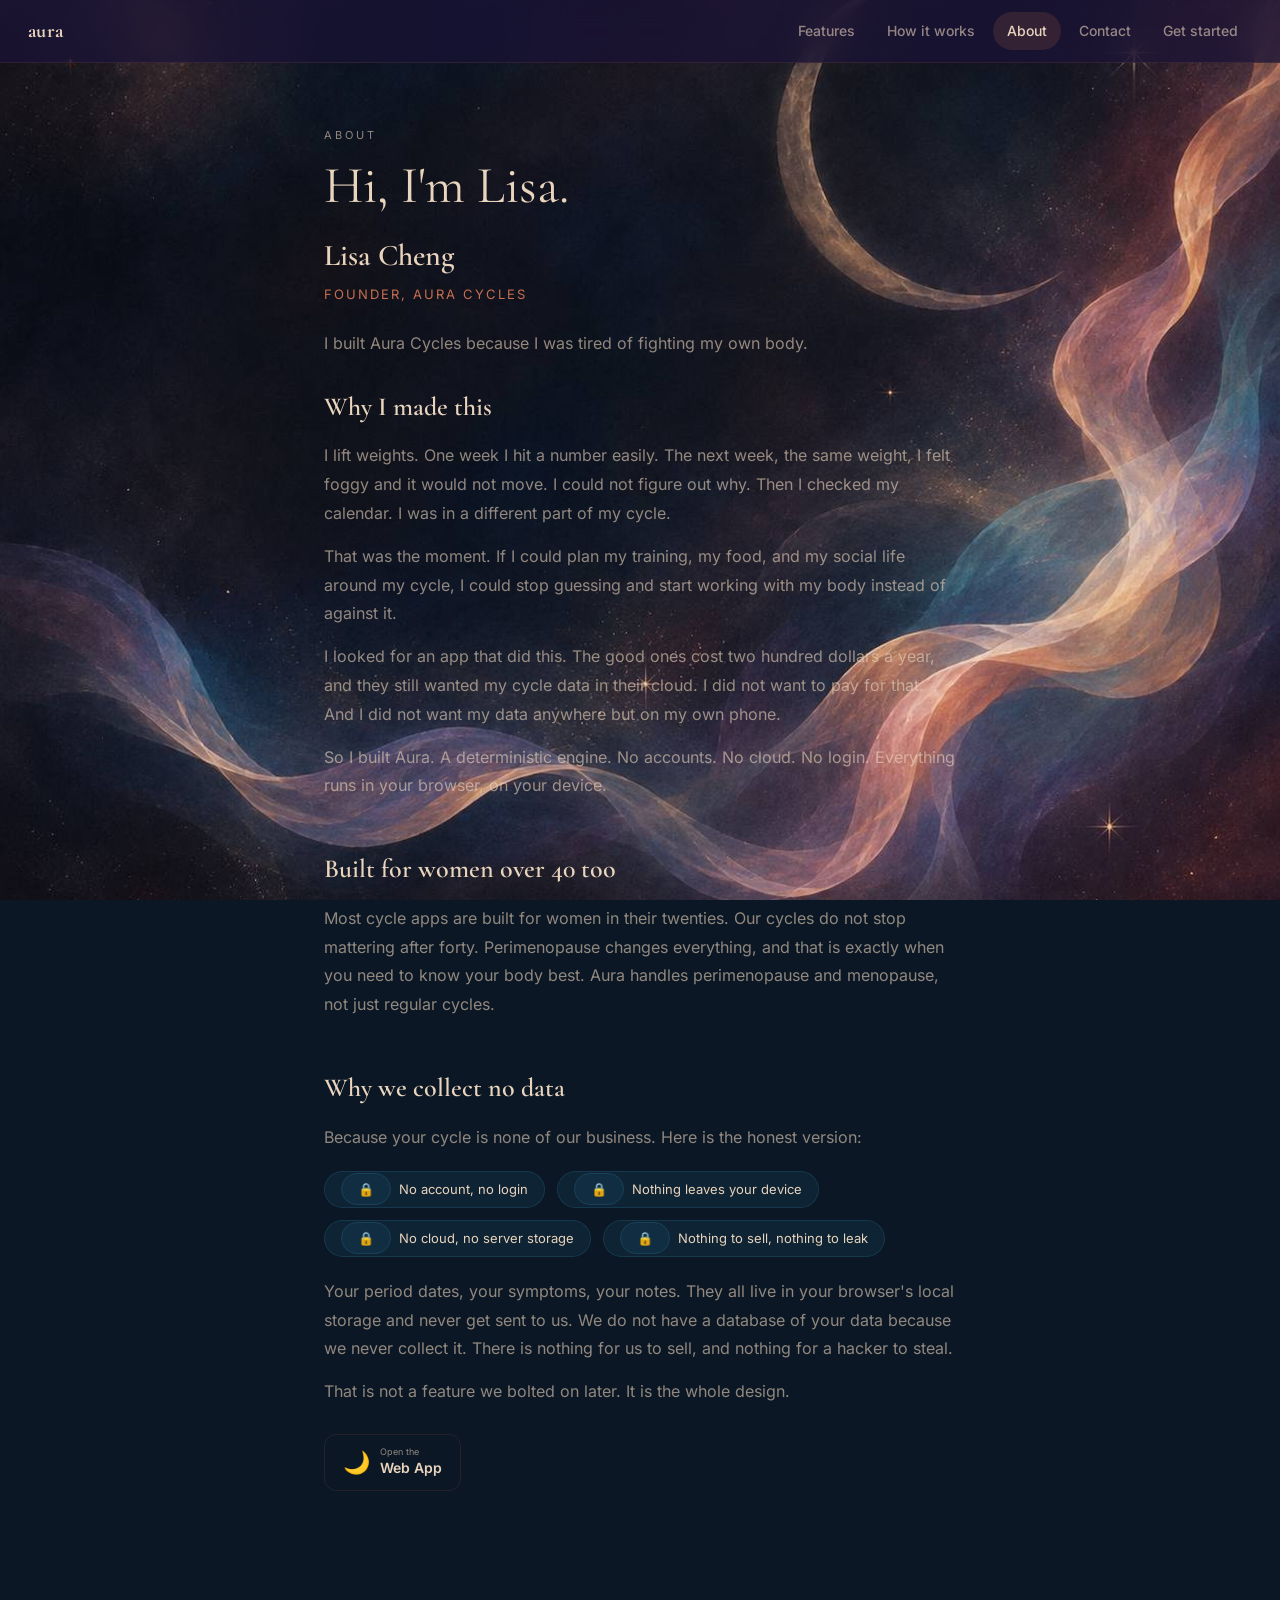
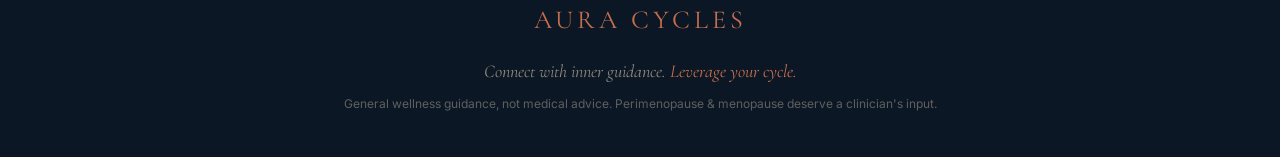
==== static/about.html @ 15d38fc6 "Aura Cycles — deterministic cycle-tracking engine and web app (MIT)" ====
<!DOCTYPE html>
<html lang="en">
<head>
  <meta charset="UTF-8" />
  <meta name="viewport" content="width=device-width, initial-scale=1.0, viewport-fit=cover" />
  <title>About — Aura Cycles</title>
  <meta name="description" content="Why Lisa built Aura Cycles, and why we collect no data. A deterministic, private cycle tracker that lives in your browser." />
  <meta name="theme-color" content="#0B1724" />
  <link rel="manifest" href="/manifest.webmanifest" />
  <link rel="icon" type="image/png" href="/static/icons/icon-192.png" />
  <link rel="apple-touch-icon" href="/static/icons/icon-180.png" />
  <meta name="mobile-web-app-capable" content="yes" />
  <meta name="apple-mobile-web-app-capable" content="yes" />
  <meta name="apple-mobile-web-app-status-bar-style" content="black-translucent" />
  <meta name="apple-mobile-web-app-title" content="Aura Cycles" />
  <link rel="stylesheet" href="/static/fonts/fonts.css" />
  <link rel="stylesheet" href="/static/landing.css" />
  <link rel="stylesheet" href="/static/style.css" />
  <link rel="stylesheet" href="/static/pages.css" />
</head>
<body>

  <nav class="topnav" aria-label="Primary">
    <a class="nav-brand" href="/">aura</a>
    <div class="nav-links nav-landing">
      <a href="/#features">Features</a>
      <a href="/how-it-works">How it works</a>
      <a href="/about" class="active">About</a>
      <a href="/contact">Contact</a>
      <a href="/app">Get started</a>
    </div>
  </nav>

  <main class="page-wrap narrow">
    <div class="page-kicker">About</div>
    <h1 class="page-title">Hi, I'm Lisa.</h1>

    <div class="bio-section">
      <div class="bio-name">Lisa Cheng</div>
      <div class="bio-role">Founder, Aura Cycles</div>
      <p>I built Aura Cycles because I was tired of fighting my own body.</p>
    </div>

    <h2 class="page-h2">Why I made this</h2>
    <div class="bio-section">
      <p>I lift weights. One week I hit a number easily. The next week, the same weight, I felt foggy and it would not move. I could not figure out why. Then I checked my calendar. I was in a different part of my cycle.</p>
      <p>That was the moment. If I could plan my training, my food, and my social life around my cycle, I could stop guessing and start working with my body instead of against it.</p>
      <p>I looked for an app that did this. The good ones cost two hundred dollars a year, and they still wanted my cycle data in their cloud. I did not want to pay for that. And I did not want my data anywhere but on my own phone.</p>
      <p>So I built Aura. A deterministic engine. No accounts. No cloud. No login. Everything runs in your browser, on your device.</p>
    </div>

    <h2 class="page-h2">Built for women over 40 too</h2>
    <div class="bio-section">
      <p>Most cycle apps are built for women in their twenties. Our cycles do not stop mattering after forty. Perimenopause changes everything, and that is exactly when you need to know your body best. Aura handles perimenopause and menopause, not just regular cycles.</p>
    </div>

    <h2 class="page-h2">Why we collect no data</h2>
    <div class="bio-section">
      <p>Because your cycle is none of our business. Here is the honest version:</p>
      <div class="privacy-pill">
        <span><span class="lock">🔒</span> No account, no login</span>
        <span><span class="lock">🔒</span> Nothing leaves your device</span>
        <span><span class="lock">🔒</span> No cloud, no server storage</span>
        <span><span class="lock">🔒</span> Nothing to sell, nothing to leak</span>
      </div>
      <p>Your period dates, your symptoms, your notes. They all live in your browser's local storage and never get sent to us. We do not have a database of your data because we never collect it. There is nothing for us to sell, and nothing for a hacker to steal.</p>
      <p>That is not a feature we bolted on later. It is the whole design.</p>
    </div>

    <div class="store-btns">
      <a href="/app" class="store-btn"><span class="sb-icon">🌙</span><span class="sb-text"><small>Open the</small>Web App</span></a>
    </div>
  </main>

  <footer class="foot">
    <div class="foot-brand">AURA CYCLES</div>
    <div class="motto">Connect with inner guidance. <em>Leverage your cycle.</em></div>
    <div class="disc">General wellness guidance, not medical advice. Perimenopause &amp; menopause deserve a clinician's input.</div>
  </footer>

</body>
</html>
---- static/fonts/fonts.css ----
/* EB Garamond — brand display serif (self-hosted from the logo kit) */
@font-face {
  font-family: 'EB Garamond';
  font-style: normal;
  font-weight: 400;
  font-display: swap;
  src: url(/static/fonts/EBGaramond-Regular.ttf) format('truetype');
}
@font-face {
  font-family: 'EB Garamond';
  font-style: normal;
  font-weight: 700;
  font-display: swap;
  src: url(/static/fonts/EBGaramond-Bold.ttf) format('truetype');
}
@font-face {
  font-family: 'EB Garamond';
  font-style: italic;
  font-weight: 400;
  font-display: swap;
  src: url(/static/fonts/EBGaramond-Italic.ttf) format('truetype');
}

/* cyrillic-ext */
@font-face {
  font-family: 'Cormorant Garamond';
  font-style: italic;
  font-weight: 400;
  font-display: swap;
  src: url(/static/fonts/font-00.woff2) format('woff2');
  unicode-range: U+0460-052F, U+1C80-1C8A, U+20B4, U+2DE0-2DFF, U+A640-A69F, U+FE2E-FE2F;
}
/* cyrillic */
@font-face {
  font-family: 'Cormorant Garamond';
  font-style: italic;
  font-weight: 400;
  font-display: swap;
  src: url(/static/fonts/font-01.woff2) format('woff2');
  unicode-range: U+0301, U+0400-045F, U+0490-0491, U+04B0-04B1, U+2116;
}
/* vietnamese */
@font-face {
  font-family: 'Cormorant Garamond';
  font-style: italic;
  font-weight: 400;
  font-display: swap;
  src: url(/static/fonts/font-02.woff2) format('woff2');
  unicode-range: U+0102-0103, U+0110-0111, U+0128-0129, U+0168-0169, U+01A0-01A1, U+01AF-01B0, U+0300-0301, U+0303-0304, U+0308-0309, U+0323, U+0329, U+1EA0-1EF9, U+20AB;
}
/* latin-ext */
@font-face {
  font-family: 'Cormorant Garamond';
  font-style: italic;
  font-weight: 400;
  font-display: swap;
  src: url(/static/fonts/font-03.woff2) format('woff2');
  unicode-range: U+0100-02BA, U+02BD-02C5, U+02C7-02CC, U+02CE-02D7, U+02DD-02FF, U+0304, U+0308, U+0329, U+1D00-1DBF, U+1E00-1E9F, U+1EF2-1EFF, U+2020, U+20A0-20AB, U+20AD-20C0, U+2113, U+2C60-2C7F, U+A720-A7FF;
}
/* latin */
@font-face {
  font-family: 'Cormorant Garamond';
  font-style: italic;
  font-weight: 400;
  font-display: swap;
  src: url(/static/fonts/font-04.woff2) format('woff2');
  unicode-range: U+0000-00FF, U+0131, U+0152-0153, U+02BB-02BC, U+02C6, U+02DA, U+02DC, U+0304, U+0308, U+0329, U+2000-206F, U+20AC, U+2122, U+2191, U+2193, U+2212, U+2215, U+FEFF, U+FFFD;
}
/* cyrillic-ext */
@font-face {
  font-family: 'Cormorant Garamond';
  font-style: normal;
  font-weight: 400;
  font-display: swap;
  src: url(/static/fonts/font-05.woff2) format('woff2');
  unicode-range: U+0460-052F, U+1C80-1C8A, U+20B4, U+2DE0-2DFF, U+A640-A69F, U+FE2E-FE2F;
}
/* cyrillic */
@font-face {
  font-family: 'Cormorant Garamond';
  font-style: normal;
  font-weight: 400;
  font-display: swap;
  src: url(/static/fonts/font-06.woff2) format('woff2');
  unicode-range: U+0301, U+0400-045F, U+0490-0491, U+04B0-04B1, U+2116;
}
/* vietnamese */
@font-face {
  font-family: 'Cormorant Garamond';
  font-style: normal;
  font-weight: 400;
  font-display: swap;
  src: url(/static/fonts/font-07.woff2) format('woff2');
  unicode-range: U+0102-0103, U+0110-0111, U+0128-0129, U+0168-0169, U+01A0-01A1, U+01AF-01B0, U+0300-0301, U+0303-0304, U+0308-0309, U+0323, U+0329, U+1EA0-1EF9, U+20AB;
}
/* latin-ext */
@font-face {
  font-family: 'Cormorant Garamond';
  font-style: normal;
  font-weight: 400;
  font-display: swap;
  src: url(/static/fonts/font-08.woff2) format('woff2');
  unicode-range: U+0100-02BA, U+02BD-02C5, U+02C7-02CC, U+02CE-02D7, U+02DD-02FF, U+0304, U+0308, U+0329, U+1D00-1DBF, U+1E00-1E9F, U+1EF2-1EFF, U+2020, U+20A0-20AB, U+20AD-20C0, U+2113, U+2C60-2C7F, U+A720-A7FF;
}
/* latin */
@font-face {
  font-family: 'Cormorant Garamond';
  font-style: normal;
  font-weight: 400;
  font-display: swap;
  src: url(/static/fonts/font-09.woff2) format('woff2');
  unicode-range: U+0000-00FF, U+0131, U+0152-0153, U+02BB-02BC, U+02C6, U+02DA, U+02DC, U+0304, U+0308, U+0329, U+2000-206F, U+20AC, U+2122, U+2191, U+2193, U+2212, U+2215, U+FEFF, U+FFFD;
}
/* cyrillic-ext */
@font-face {
  font-family: 'Cormorant Garamond';
  font-style: normal;
  font-weight: 500;
  font-display: swap;
  src: url(/static/fonts/font-05.woff2) format('woff2');
  unicode-range: U+0460-052F, U+1C80-1C8A, U+20B4, U+2DE0-2DFF, U+A640-A69F, U+FE2E-FE2F;
}
/* cyrillic */
@font-face {
  font-family: 'Cormorant Garamond';
  font-style: normal;
  font-weight: 500;
  font-display: swap;
  src: url(/static/fonts/font-06.woff2) format('woff2');
  unicode-range: U+0301, U+0400-045F, U+0490-0491, U+04B0-04B1, U+2116;
}
/* vietnamese */
@font-face {
  font-family: 'Cormorant Garamond';
  font-style: normal;
  font-weight: 500;
  font-display: swap;
  src: url(/static/fonts/font-07.woff2) format('woff2');
  unicode-range: U+0102-0103, U+0110-0111, U+0128-0129, U+0168-0169, U+01A0-01A1, U+01AF-01B0, U+0300-0301, U+0303-0304, U+0308-0309, U+0323, U+0329, U+1EA0-1EF9, U+20AB;
}
/* latin-ext */
@font-face {
  font-family: 'Cormorant Garamond';
  font-style: normal;
  font-weight: 500;
  font-display: swap;
  src: url(/static/fonts/font-08.woff2) format('woff2');
  unicode-range: U+0100-02BA, U+02BD-02C5, U+02C7-02CC, U+02CE-02D7, U+02DD-02FF, U+0304, U+0308, U+0329, U+1D00-1DBF, U+1E00-1E9F, U+1EF2-1EFF, U+2020, U+20A0-20AB, U+20AD-20C0, U+2113, U+2C60-2C7F, U+A720-A7FF;
}
/* latin */
@font-face {
  font-family: 'Cormorant Garamond';
  font-style: normal;
  font-weight: 500;
  font-display: swap;
  src: url(/static/fonts/font-09.woff2) format('woff2');
  unicode-range: U+0000-00FF, U+0131, U+0152-0153, U+02BB-02BC, U+02C6, U+02DA, U+02DC, U+0304, U+0308, U+0329, U+2000-206F, U+20AC, U+2122, U+2191, U+2193, U+2212, U+2215, U+FEFF, U+FFFD;
}
/* cyrillic-ext */
@font-face {
  font-family: 'Cormorant Garamond';
  font-style: normal;
  font-weight: 600;
  font-display: swap;
  src: url(/static/fonts/font-05.woff2) format('woff2');
  unicode-range: U+0460-052F, U+1C80-1C8A, U+20B4, U+2DE0-2DFF, U+A640-A69F, U+FE2E-FE2F;
}
/* cyrillic */
@font-face {
  font-family: 'Cormorant Garamond';
  font-style: normal;
  font-weight: 600;
  font-display: swap;
  src: url(/static/fonts/font-06.woff2) format('woff2');
  unicode-range: U+0301, U+0400-045F, U+0490-0491, U+04B0-04B1, U+2116;
}
/* vietnamese */
@font-face {
  font-family: 'Cormorant Garamond';
  font-style: normal;
  font-weight: 600;
  font-display: swap;
  src: url(/static/fonts/font-07.woff2) format('woff2');
  unicode-range: U+0102-0103, U+0110-0111, U+0128-0129, U+0168-0169, U+01A0-01A1, U+01AF-01B0, U+0300-0301, U+0303-0304, U+0308-0309, U+0323, U+0329, U+1EA0-1EF9, U+20AB;
}
/* latin-ext */
@font-face {
  font-family: 'Cormorant Garamond';
  font-style: normal;
  font-weight: 600;
  font-display: swap;
  src: url(/static/fonts/font-08.woff2) format('woff2');
  unicode-range: U+0100-02BA, U+02BD-02C5, U+02C7-02CC, U+02CE-02D7, U+02DD-02FF, U+0304, U+0308, U+0329, U+1D00-1DBF, U+1E00-1E9F, U+1EF2-1EFF, U+2020, U+20A0-20AB, U+20AD-20C0, U+2113, U+2C60-2C7F, U+A720-A7FF;
}
/* latin */
@font-face {
  font-family: 'Cormorant Garamond';
  font-style: normal;
  font-weight: 600;
  font-display: swap;
  src: url(/static/fonts/font-09.woff2) format('woff2');
  unicode-range: U+0000-00FF, U+0131, U+0152-0153, U+02BB-02BC, U+02C6, U+02DA, U+02DC, U+0304, U+0308, U+0329, U+2000-206F, U+20AC, U+2122, U+2191, U+2193, U+2212, U+2215, U+FEFF, U+FFFD;
}
/* cyrillic-ext */
@font-face {
  font-family: 'Cormorant Garamond';
  font-style: normal;
  font-weight: 700;
  font-display: swap;
  src: url(/static/fonts/font-05.woff2) format('woff2');
  unicode-range: U+0460-052F, U+1C80-1C8A, U+20B4, U+2DE0-2DFF, U+A640-A69F, U+FE2E-FE2F;
}
/* cyrillic */
@font-face {
  font-family: 'Cormorant Garamond';
  font-style: normal;
  font-weight: 700;
  font-display: swap;
  src: url(/static/fonts/font-06.woff2) format('woff2');
  unicode-range: U+0301, U+0400-045F, U+0490-0491, U+04B0-04B1, U+2116;
}
/* vietnamese */
@font-face {
  font-family: 'Cormorant Garamond';
  font-style: normal;
  font-weight: 700;
  font-display: swap;
  src: url(/static/fonts/font-07.woff2) format('woff2');
  unicode-range: U+0102-0103, U+0110-0111, U+0128-0129, U+0168-0169, U+01A0-01A1, U+01AF-01B0, U+0300-0301, U+0303-0304, U+0308-0309, U+0323, U+0329, U+1EA0-1EF9, U+20AB;
}
/* latin-ext */
@font-face {
  font-family: 'Cormorant Garamond';
  font-style: normal;
  font-weight: 700;
  font-display: swap;
  src: url(/static/fonts/font-08.woff2) format('woff2');
  unicode-range: U+0100-02BA, U+02BD-02C5, U+02C7-02CC, U+02CE-02D7, U+02DD-02FF, U+0304, U+0308, U+0329, U+1D00-1DBF, U+1E00-1E9F, U+1EF2-1EFF, U+2020, U+20A0-20AB, U+20AD-20C0, U+2113, U+2C60-2C7F, U+A720-A7FF;
}
/* latin */
@font-face {
  font-family: 'Cormorant Garamond';
  font-style: normal;
  font-weight: 700;
  font-display: swap;
  src: url(/static/fonts/font-09.woff2) format('woff2');
  unicode-range: U+0000-00FF, U+0131, U+0152-0153, U+02BB-02BC, U+02C6, U+02DA, U+02DC, U+0304, U+0308, U+0329, U+2000-206F, U+20AC, U+2122, U+2191, U+2193, U+2212, U+2215, U+FEFF, U+FFFD;
}
/* cyrillic-ext */
@font-face {
  font-family: 'Inter';
  font-style: normal;
  font-weight: 400;
  font-display: swap;
  src: url(/static/fonts/font-25.woff2) format('woff2');
  unicode-range: U+0460-052F, U+1C80-1C8A, U+20B4, U+2DE0-2DFF, U+A640-A69F, U+FE2E-FE2F;
}
/* cyrillic */
@font-face {
  font-family: 'Inter';
  font-style: normal;
  font-weight: 400;
  font-display: swap;
  src: url(/static/fonts/font-26.woff2) format('woff2');
  unicode-range: U+0301, U+0400-045F, U+0490-0491, U+04B0-04B1, U+2116;
}
/* greek-ext */
@font-face {
  font-family: 'Inter';
  font-style: normal;
  font-weight: 400;
  font-display: swap;
  src: url(/static/fonts/font-27.woff2) format('woff2');
  unicode-range: U+1F00-1FFF;
}
/* greek */
@font-face {
  font-family: 'Inter';
  font-style: normal;
  font-weight: 400;
  font-display: swap;
  src: url(/static/fonts/font-28.woff2) format('woff2');
  unicode-range: U+0370-0377, U+037A-037F, U+0384-038A, U+038C, U+038E-03A1, U+03A3-03FF;
}
/* vietnamese */
@font-face {
  font-family: 'Inter';
  font-style: normal;
  font-weight: 400;
  font-display: swap;
  src: url(/static/fonts/font-29.woff2) format('woff2');
  unicode-range: U+0102-0103, U+0110-0111, U+0128-0129, U+0168-0169, U+01A0-01A1, U+01AF-01B0, U+0300-0301, U+0303-0304, U+0308-0309, U+0323, U+0329, U+1EA0-1EF9, U+20AB;
}
/* latin-ext */
@font-face {
  font-family: 'Inter';
  font-style: normal;
  font-weight: 400;
  font-display: swap;
  src: url(/static/fonts/font-30.woff2) format('woff2');
  unicode-range: U+0100-02BA, U+02BD-02C5, U+02C7-02CC, U+02CE-02D7, U+02DD-02FF, U+0304, U+0308, U+0329, U+1D00-1DBF, U+1E00-1E9F, U+1EF2-1EFF, U+2020, U+20A0-20AB, U+20AD-20C0, U+2113, U+2C60-2C7F, U+A720-A7FF;
}
/* latin */
@font-face {
  font-family: 'Inter';
  font-style: normal;
  font-weight: 400;
  font-display: swap;
  src: url(/static/fonts/font-31.woff2) format('woff2');
  unicode-range: U+0000-00FF, U+0131, U+0152-0153, U+02BB-02BC, U+02C6, U+02DA, U+02DC, U+0304, U+0308, U+0329, U+2000-206F, U+20AC, U+2122, U+2191, U+2193, U+2212, U+2215, U+FEFF, U+FFFD;
}
/* cyrillic-ext */
@font-face {
  font-family: 'Inter';
  font-style: normal;
  font-weight: 500;
  font-display: swap;
  src: url(/static/fonts/font-25.woff2) format('woff2');
  unicode-range: U+0460-052F, U+1C80-1C8A, U+20B4, U+2DE0-2DFF, U+A640-A69F, U+FE2E-FE2F;
}
/* cyrillic */
@font-face {
  font-family: 'Inter';
  font-style: normal;
  font-weight: 500;
  font-display: swap;
  src: url(/static/fonts/font-26.woff2) format('woff2');
  unicode-range: U+0301, U+0400-045F, U+0490-0491, U+04B0-04B1, U+2116;
}
/* greek-ext */
@font-face {
  font-family: 'Inter';
  font-style: normal;
  font-weight: 500;
  font-display: swap;
  src: url(/static/fonts/font-27.woff2) format('woff2');
  unicode-range: U+1F00-1FFF;
}
/* greek */
@font-face {
  font-family: 'Inter';
  font-style: normal;
  font-weight: 500;
  font-display: swap;
  src: url(/static/fonts/font-28.woff2) format('woff2');
  unicode-range: U+0370-0377, U+037A-037F, U+0384-038A, U+038C, U+038E-03A1, U+03A3-03FF;
}
/* vietnamese */
@font-face {
  font-family: 'Inter';
  font-style: normal;
  font-weight: 500;
  font-display: swap;
  src: url(/static/fonts/font-29.woff2) format('woff2');
  unicode-range: U+0102-0103, U+0110-0111, U+0128-0129, U+0168-0169, U+01A0-01A1, U+01AF-01B0, U+0300-0301, U+0303-0304, U+0308-0309, U+0323, U+0329, U+1EA0-1EF9, U+20AB;
}
/* latin-ext */
@font-face {
  font-family: 'Inter';
  font-style: normal;
  font-weight: 500;
  font-display: swap;
  src: url(/static/fonts/font-30.woff2) format('woff2');
  unicode-range: U+0100-02BA, U+02BD-02C5, U+02C7-02CC, U+02CE-02D7, U+02DD-02FF, U+0304, U+0308, U+0329, U+1D00-1DBF, U+1E00-1E9F, U+1EF2-1EFF, U+2020, U+20A0-20AB, U+20AD-20C0, U+2113, U+2C60-2C7F, U+A720-A7FF;
}
/* latin */
@font-face {
  font-family: 'Inter';
  font-style: normal;
  font-weight: 500;
  font-display: swap;
  src: url(/static/fonts/font-31.woff2) format('woff2');
  unicode-range: U+0000-00FF, U+0131, U+0152-0153, U+02BB-02BC, U+02C6, U+02DA, U+02DC, U+0304, U+0308, U+0329, U+2000-206F, U+20AC, U+2122, U+2191, U+2193, U+2212, U+2215, U+FEFF, U+FFFD;
}
/* cyrillic-ext */
@font-face {
  font-family: 'Inter';
  font-style: normal;
  font-weight: 600;
  font-display: swap;
  src: url(/static/fonts/font-25.woff2) format('woff2');
  unicode-range: U+0460-052F, U+1C80-1C8A, U+20B4, U+2DE0-2DFF, U+A640-A69F, U+FE2E-FE2F;
}
/* cyrillic */
@font-face {
  font-family: 'Inter';
  font-style: normal;
  font-weight: 600;
  font-display: swap;
  src: url(/static/fonts/font-26.woff2) format('woff2');
  unicode-range: U+0301, U+0400-045F, U+0490-0491, U+04B0-04B1, U+2116;
}
/* greek-ext */
@font-face {
  font-family: 'Inter';
  font-style: normal;
  font-weight: 600;
  font-display: swap;
  src: url(/static/fonts/font-27.woff2) format('woff2');
  unicode-range: U+1F00-1FFF;
}
/* greek */
@font-face {
  font-family: 'Inter';
  font-style: normal;
  font-weight: 600;
  font-display: swap;
  src: url(/static/fonts/font-28.woff2) format('woff2');
  unicode-range: U+0370-0377, U+037A-037F, U+0384-038A, U+038C, U+038E-03A1, U+03A3-03FF;
}
/* vietnamese */
@font-face {
  font-family: 'Inter';
  font-style: normal;
  font-weight: 600;
  font-display: swap;
  src: url(/static/fonts/font-29.woff2) format('woff2');
  unicode-range: U+0102-0103, U+0110-0111, U+0128-0129, U+0168-0169, U+01A0-01A1, U+01AF-01B0, U+0300-0301, U+0303-0304, U+0308-0309, U+0323, U+0329, U+1EA0-1EF9, U+20AB;
}
/* latin-ext */
@font-face {
  font-family: 'Inter';
  font-style: normal;
  font-weight: 600;
  font-display: swap;
  src: url(/static/fonts/font-30.woff2) format('woff2');
  unicode-range: U+0100-02BA, U+02BD-02C5, U+02C7-02CC, U+02CE-02D7, U+02DD-02FF, U+0304, U+0308, U+0329, U+1D00-1DBF, U+1E00-1E9F, U+1EF2-1EFF, U+2020, U+20A0-20AB, U+20AD-20C0, U+2113, U+2C60-2C7F, U+A720-A7FF;
}
/* latin */
@font-face {
  font-family: 'Inter';
  font-style: normal;
  font-weight: 600;
  font-display: swap;
  src: url(/static/fonts/font-31.woff2) format('woff2');
  unicode-range: U+0000-00FF, U+0131, U+0152-0153, U+02BB-02BC, U+02C6, U+02DA, U+02DC, U+0304, U+0308, U+0329, U+2000-206F, U+20AC, U+2122, U+2191, U+2193, U+2212, U+2215, U+FEFF, U+FFFD;
}
/* cyrillic-ext */
@font-face {
  font-family: 'Inter';
  font-style: normal;
  font-weight: 700;
  font-display: swap;
  src: url(/static/fonts/font-25.woff2) format('woff2');
  unicode-range: U+0460-052F, U+1C80-1C8A, U+20B4, U+2DE0-2DFF, U+A640-A69F, U+FE2E-FE2F;
}
/* cyrillic */
@font-face {
  font-family: 'Inter';
  font-style: normal;
  font-weight: 700;
  font-display: swap;
  src: url(/static/fonts/font-26.woff2) format('woff2');
  unicode-range: U+0301, U+0400-045F, U+0490-0491, U+04B0-04B1, U+2116;
}
/* greek-ext */
@font-face {
  font-family: 'Inter';
  font-style: normal;
  font-weight: 700;
  font-display: swap;
  src: url(/static/fonts/font-27.woff2) format('woff2');
  unicode-range: U+1F00-1FFF;
}
/* greek */
@font-face {
  font-family: 'Inter';
  font-style: normal;
  font-weight: 700;
  font-display: swap;
  src: url(/static/fonts/font-28.woff2) format('woff2');
  unicode-range: U+0370-0377, U+037A-037F, U+0384-038A, U+038C, U+038E-03A1, U+03A3-03FF;
}
/* vietnamese */
@font-face {
  font-family: 'Inter';
  font-style: normal;
  font-weight: 700;
  font-display: swap;
  src: url(/static/fonts/font-29.woff2) format('woff2');
  unicode-range: U+0102-0103, U+0110-0111, U+0128-0129, U+0168-0169, U+01A0-01A1, U+01AF-01B0, U+0300-0301, U+0303-0304, U+0308-0309, U+0323, U+0329, U+1EA0-1EF9, U+20AB;
}
/* latin-ext */
@font-face {
  font-family: 'Inter';
  font-style: normal;
  font-weight: 700;
  font-display: swap;
  src: url(/static/fonts/font-30.woff2) format('woff2');
  unicode-range: U+0100-02BA, U+02BD-02C5, U+02C7-02CC, U+02CE-02D7, U+02DD-02FF, U+0304, U+0308, U+0329, U+1D00-1DBF, U+1E00-1E9F, U+1EF2-1EFF, U+2020, U+20A0-20AB, U+20AD-20C0, U+2113, U+2C60-2C7F, U+A720-A7FF;
}
/* latin */
@font-face {
  font-family: 'Inter';
  font-style: normal;
  font-weight: 700;
  font-display: swap;
  src: url(/static/fonts/font-31.woff2) format('woff2');
  unicode-range: U+0000-00FF, U+0131, U+0152-0153, U+02BB-02BC, U+02C6, U+02DA, U+02DC, U+0304, U+0308, U+0329, U+2000-206F, U+20AC, U+2122, U+2191, U+2193, U+2212, U+2215, U+FEFF, U+FFFD;
}
---- static/landing.css ----
/* ============================================================
   Aura Cycles — landing page styles (v3)
   ============================================================ */

/* ---------- landing hero ---------- */
.hero-split { display: flex; align-items: center; gap: 48px; max-width: 1160px; margin: 0 auto; padding: 80px 32px 60px; position: relative; z-index: 2; }
/* hero illustration — painterly figure, right side */
.hero-illustration {
  position: absolute; right: 0; top: 50%; transform: translateY(-50%);
  width: 45%; max-width: 600px; height: 100%; min-height: 500px;
  background: url('/static/img/hero-illustration.png') no-repeat right center / contain;
  opacity: 0.55; pointer-events: none; z-index: 1;
}
@media (max-width: 768px) {
  .hero-illustration { display: none; }
}
.hero-text { flex: 1; }
.hero-kicker { font-size: 10px; letter-spacing: 3px; text-transform: uppercase; color: var(--muted); margin-bottom: 16px; }
.hero-text h1 { font-family: var(--serif); font-size: clamp(36px, 7vw, 64px); font-weight: 400; color: var(--cream); line-height: 1.12; margin: 0 0 20px; }
.hero-text h1 em { font-style: italic; color: var(--accent); }
.hero-desc { color: var(--muted); font-size: 16px; line-height: 1.7; max-width: 520px; margin-bottom: 28px; }
.hero-desc strong { color: var(--ink); }
.hero-btns { display: flex; gap: 14px; flex-wrap: wrap; align-items: center; }
.hero-btns .cta { width: auto; padding: 14px 28px; }
.cta-outline { display: inline-block; padding: 13px 28px; border: 1.5px solid var(--line); border-radius: 14px; color: var(--muted); font-size: 15px; font-weight: 600; text-decoration: none; transition: all 0.15s; }
.cta-outline:hover { border-color: var(--accent); color: var(--ink); }

/* phone mockup */
.hero-phone { flex: 0 0 320px; }
.phone-frame { width: 260px; margin: 0 auto; background: #0a0e1c; border-radius: 32px; padding: 12px 8px; box-shadow: 0 20px 60px rgba(0,0,0,0.5), 0 0 0 2px rgba(197,111,79,0.25); position: relative; }
.phone-frame.small { width: 220px; padding: 8px 6px; border-radius: 24px; }
.phone-notch { width: 60px; height: 6px; background: #1a1f2e; border-radius: 999px; margin: 0 auto 10px; }
.phone-screen { border-radius: 20px; overflow: hidden; background: radial-gradient(ellipse at 50% 30%, #1a2240, #0a0e1c); padding: 12px 10px; min-height: 360px; display: flex; flex-direction: column; gap: 10px; }
.phone-frame.small .phone-screen { border-radius: 16px; padding: 10px 8px; min-height: 280px; }

/* Today view mock */
.app-mock { padding: 10px; gap: 8px; }
.mock-banner { background: var(--grad-banner); border-radius: 14px; padding: 14px 12px; color: var(--ink); }
.mock-emoji { font-size: 26px; display: block; margin-bottom: 4px; }
.mock-title { font-family: var(--serif); font-size: 20px; font-weight: 600; line-height: 1.1; }
.mock-blurb { font-size: 10px; opacity: 0.94; margin-top: 4px; line-height: 1.4; }
.mock-affirm { margin-top: 8px; font-family: var(--serif); font-style: italic; font-size: 11px; color: var(--peach); }
.mock-facts { display: flex; gap: 6px; }
.mock-fact { flex: 1; background: var(--card); border-radius: 8px; padding: 8px 4px; text-align: center; }
.mock-fact span { display: block; font-size: 8px; color: var(--muted); text-transform: uppercase; letter-spacing: 0.5px; }
.mock-fact strong { font-size: 15px; font-weight: 700; color: var(--ink); }
.mock-rec { background: var(--card); border-radius: 10px; padding: 9px 10px; }
.mock-rec-head { font-family: var(--serif); font-size: 12px; font-weight: 600; color: var(--ink); margin-bottom: 2px; }
.mock-rec-body { font-size: 9.5px; color: var(--muted); line-height: 1.4; }
.mock-tabbar { margin-top: auto; display: flex; justify-content: space-around; border-top: 1px solid var(--line); padding-top: 7px; font-size: 8px; color: var(--muted-2); }
.mock-tabbar span.on { color: var(--accent); }

/* Calendar view mock */
.cal-screen { padding: 10px; gap: 8px; }
.mock-cal-hero { text-align: center; }
.mock-cal-hero-icon { font-size: 22px; }
.mock-cal-hero-title { font-family: var(--serif); font-size: 16px; font-weight: 600; color: var(--accent); }
.mock-cal-hero-desc { font-family: var(--serif); font-style: italic; font-size: 10px; color: var(--muted-2); }
.mock-legend { display: flex; flex-wrap: wrap; justify-content: center; gap: 2px 6px; font-size: 7.5px; color: var(--muted); line-height: 1.7; }
.mock-swatch { display: inline-block; width: 8px; height: 8px; border-radius: 2px; vertical-align: -1px; margin-right: 2px; }
.mock-sep { color: var(--muted-2); }
.mock-month-label { font-size: 9px; color: var(--muted); text-transform: uppercase; letter-spacing: 1.5px; text-align: center; }
.mock-weekdays, .mock-grid { display: grid; grid-template-columns: repeat(7, 1fr); gap: 2px; }
.mock-weekdays span { font-size: 8px; color: var(--muted-2); text-align: center; }
.mock-day { aspect-ratio: 1/1.05; border-radius: 5px; display: flex; flex-direction: column; align-items: center; justify-content: center; }
.mock-day .md-num { font-size: 9px; font-weight: 700; color: var(--ink); text-shadow: 0 1px 3px rgba(0,0,0,0.5); line-height: 1; }
.mock-day .md-cd { font-size: 7px; color: var(--ink); opacity: 0.75; line-height: 1; }
.mock-day.blank { background: transparent; }
.mock-day.today { outline: 1.5px solid var(--cream); outline-offset: -1.5px; }
.mock-day.start { position: relative; }
.mock-day.start::after { content: ""; position: absolute; bottom: 2px; width: 3px; height: 3px; border-radius: 50%; background: var(--cream); }

/* ---------- features section ---------- */
.features { max-width: 1100px; margin: 0 auto; padding: 80px 32px 60px; }
.section-title { font-family: var(--serif); font-size: clamp(28px, 5vw, 42px); font-weight: 400; color: var(--cream); text-align: center; margin: 0 0 48px; }
.section-title em { font-style: italic; color: var(--accent); }
.feature-grid { display: grid; grid-template-columns: repeat(auto-fit, minmax(180px, 1fr)); gap: 24px; }
.feat { text-align: center; padding: 24px 16px; }
.feat-icon { font-size: 36px; margin-bottom: 14px; }
.feat h3 { font-family: var(--sans); font-size: 12px; letter-spacing: 2px; color: var(--accent); margin: 0 0 10px; }
.feat p { font-size: 14px; color: var(--muted); line-height: 1.6; margin: 0; }
.feat p em { color: var(--cream); font-style: italic; }
.stretch-list { list-style: none; margin: 6px 0 0; padding: 0; text-align: left; }
.stretch-list li { font-size: 14px; color: var(--muted); line-height: 1.7; }
.stretch-list li strong { color: var(--cream); font-family: var(--sans); letter-spacing: 0.5px; }
.stretch-table { width: 100%; border-collapse: collapse; margin-top: 8px; font-size: 13px; }
.stretch-table th, .stretch-table td { text-align: left; padding: 7px 8px; border-bottom: 1px solid rgba(233, 212, 189, 0.12); color: var(--muted); }
.stretch-table th { font-family: var(--sans); font-size: 10px; letter-spacing: 1.5px; text-transform: uppercase; color: var(--accent); border-bottom: 1px solid rgba(233, 212, 189, 0.22); }
.stretch-table td:first-child { color: var(--cream); font-weight: 600; }

/* ---------- showcase / manifesto ---------- */
.showcase { max-width: 1160px; margin: 0 auto; padding: 60px 32px 80px; }
.showcase-split { display: flex; gap: 60px; align-items: flex-start; }
.showcase-left { flex: 1; }
blockquote { font-family: var(--serif); font-size: clamp(24px, 4vw, 36px); font-weight: 400; color: var(--cream); font-style: italic; margin: 0 0 36px; position: relative; }
blockquote::before { content: ""; color: var(--accent); font-size: 80px; line-height: 0; position: absolute; top: 0; left: -8px; }
.showcase-phone { margin-bottom: 24px; }

.showcase-right { flex: 1; }
.showcase-header { font-size: 10px; letter-spacing: 3px; color: var(--accent); margin-bottom: 12px; }
.showcase-right h2 { font-family: var(--serif); font-size: clamp(24px, 4vw, 34px); font-weight: 400; color: var(--cream); line-height: 1.2; margin: 0 0 16px; }
.showcase-right h2 em { font-style: italic; color: var(--accent); }
.showcase-right p { font-size: 15px; color: var(--muted); line-height: 1.7; margin-bottom: 28px; }

.store-btns { display: flex; gap: 12px; flex-wrap: wrap; margin-bottom: 28px; }
.store-btn { display: inline-flex; align-items: center; gap: 10px; padding: 10px 18px; border: 1.5px solid var(--line); border-radius: 12px; color: var(--cream); text-decoration: none; font-size: 14px; font-weight: 600; transition: all 0.15s; }
.store-btn:hover { border-color: var(--accent); background: rgba(197,111,79,0.08); }
button.store-btn { background: transparent; cursor: pointer; font-family: inherit; }
.install-hint { font-size: 12px; color: var(--muted-2); line-height: 1.5; margin: -16px 0 28px; }
.sb-icon { font-size: 22px; }
.sb-text small { display: block; font-size: 9px; color: var(--muted); font-weight: 400; line-height: 1.3; }

.privacy-box { display: flex; gap: 14px; align-items: flex-start; background: rgba(11,23,36,0.5); border: 1px solid rgba(197,111,79,0.12); border-radius: 14px; padding: 16px; }
.pb-icon { font-size: 28px; flex-shrink: 0; }
.pb-text { font-size: 13px; color: var(--muted); line-height: 1.6; }
.pb-text strong { color: var(--ink); }

/* ---------- footer ---------- */
.foot { text-align: center; padding: 60px 24px 40px; position: relative; z-index: 1; }
.foot-brand { font-family: var(--serif); font-size: 26px; letter-spacing: 4px; color: var(--accent); margin-bottom: 16px; text-transform: uppercase; }
.motto { font-family: var(--serif); font-size: clamp(18px, 3vw, 24px); font-style: italic; color: var(--cream); margin-bottom: 20px; }
.motto em { color: var(--accent); }
.foot-links { display: flex; justify-content: center; gap: 24px; margin-bottom: 20px; color: var(--muted); font-size: 13px; }
.foot-links span { cursor: pointer; transition: color 0.15s; }
.foot-links span:hover { color: var(--accent); }
.coming-soon { display: flex; flex-direction: column; align-items: center; gap: 8px; margin-bottom: 24px; }
.cs-badge { display: inline-flex; align-items: center; gap: 8px; padding: 10px 20px; border: 1.5px solid var(--line); border-radius: 12px; color: var(--muted); font-size: 14px; font-weight: 600; background: rgba(11,23,36,0.4); }
.cs-badge strong { color: var(--cream); font-weight: 600; }
.cs-apple { display: inline-block; width: 16px; height: 16px; background: var(--cream); -webkit-mask: url('data:image/svg+xml;utf8,<svg xmlns="http://www.w3.org/2000/svg" viewBox="0 0 24 24"><path d="M17.05 20.28c-.98.95-2.05.8-3.08.35-1.09-.46-2.09-.48-3.24 0-1.44.62-2.2.44-3.06-.35C2.79 15.25 3.51 7.59 9.05 7.31c1.35.07 2.29.74 3.08.8 1.18-.24 2.31-.93 3.57-.84 1.51.12 2.65.72 3.4 1.8-3.12 1.87-2.38 5.98.48 7.13-.57 1.5-1.31 2.99-2.54 4.09zM12.03 7.25c-.15-2.23 1.66-4.07 3.74-4.25.29 2.58-2.34 4.5-3.74 4.25z"/></svg>') no-repeat center / contain; mask: url('data:image/svg+xml;utf8,<svg xmlns="http://www.w3.org/2000/svg" viewBox="0 0 24 24"><path d="M17.05 20.28c-.98.95-2.05.8-3.08.35-1.09-.46-2.09-.48-3.24 0-1.44.62-2.2.44-3.06-.35C2.79 15.25 3.51 7.59 9.05 7.31c1.35.07 2.29.74 3.08.8 1.18-.24 2.31-.93 3.57-.84 1.51.12 2.65.72 3.4 1.8-3.12 1.87-2.38 5.98.48 7.13-.57 1.5-1.31 2.99-2.54 4.09zM12.03 7.25c-.15-2.23 1.66-4.07 3.74-4.25.29 2.58-2.34 4.5-3.74 4.25z"/></svg>') no-repeat center / contain; }
.cs-note { font-size: 12px; color: var(--muted-2); }

/* ---------- responsive ---------- */
@media (max-width: 768px) {
  .hero-split { flex-direction: column; text-align: center; padding: 48px 20px 40px; }
  .hero-text { text-align: center; }
  .hero-desc { max-width: 100%; }
  .hero-btns { justify-content: center; }
  .hero-phone { flex: 0 0 auto; margin-top: 24px; }
  .showcase-split { flex-direction: column; gap: 32px; }
  .showcase-left { text-align: center; }
  .showcase-phone { display: flex; justify-content: center; }
  .showcase-right { text-align: center; }
  .store-btns { justify-content: center; }
  .privacy-box { text-align: left; }
}
---- static/style.css ----
/* ============================================================
   Aura Cycles — brand stylesheet
   Palette: Midnight Aubergine · Velvet Plum · Night Navy ·
            Moonlit Blue · Soft Teal · Dusty Peach · Creamy Ivory ·
            Muted Gold · Rose Mauve
   ============================================================ */

:root {
  /* brand palette — Nocturne Cabaret */
  --midnight: #0B1724;
  --teal: #2E7FA1;
  --peach: #F2B996;
  --rose: #A25A61;
  --cream: #E9D4BD;
  --plum: #5B5366;
  --rust: #C56F4F;

  /* semantic tokens */
  --bg: var(--midnight);
  --bg-2: rgba(91, 83, 102, 0.38);
  --card: rgba(91, 83, 102, 0.30);
  --card-solid: rgba(11, 23, 36, 0.85);
  --line: rgba(197, 111, 79, 0.14);
  --line-soft: rgba(91, 83, 102, 0.12);
  --ink: var(--cream);
  --muted: rgba(233, 212, 189, 0.60);
  --muted-2: rgba(233, 212, 189, 0.38);
  --accent: var(--rust);
  --accent-2: var(--peach);
  --accent-3: var(--teal);

  --grad: linear-gradient(135deg, #C56F4F 0%, #F2B996 28%, #E9D4BD 50%, #2E7FA1 76%, #A25A61 100%);
  --grad-btn: linear-gradient(135deg, #D47D5F 0%, #C56F4F 55%, #A25A61 100%);
  --grad-soft: linear-gradient(135deg, rgba(197,111,79,0.12), rgba(242,185,150,0.10), rgba(46,127,161,0.08));
  --grad-banner: linear-gradient(135deg, rgba(91,83,102,0.60) 0%, rgba(11,23,36,0.88) 45%, rgba(11,23,36,0.94) 100%);

  --shadow: 0 16px 48px rgba(4, 3, 12, 0.55);
  --radius: 20px;
  --serif: 'Cormorant Garamond', Georgia, 'Times New Roman', serif;
  --sans: 'Inter', system-ui, -apple-system, 'Segoe UI', sans-serif;
}

* { box-sizing: border-box; }
[hidden] { display: none !important; }

html { -webkit-text-size-adjust: 100%; scroll-behavior: smooth; }

html, body {
  margin: 0; padding: 0;
  background-color: var(--bg);
  color: var(--ink);
  font-family: var(--sans);
  line-height: 1.6;
  -webkit-font-smoothing: antialiased;
  text-rendering: optimizeLegibility;
}

body {
  min-height: 100vh;
}

/* subtle grain / paper texture */
body::after {
  content: ""; position: fixed; inset: 0; z-index: 9999; pointer-events: none;
  opacity: 0.035;
  background-image:
    radial-gradient(circle at 18% 22%, rgba(255,255,255,0.25) 0.3px, transparent 0.3px),
    radial-gradient(circle at 72% 14%, rgba(255,255,255,0.20) 0.4px, transparent 0.4px),
    radial-gradient(circle at 44% 48%, rgba(255,255,255,0.22) 0.3px, transparent 0.3px),
    radial-gradient(circle at 88% 62%, rgba(255,255,255,0.18) 0.4px, transparent 0.4px);
  background-size: 4px 4px, 5px 5px, 3px 3px, 4px 4px;
}

/* full-screen background: cosmic image + subtle starfield on one fixed layer.
   Using position:fixed instead of background-attachment:fixed because iOS Safari
   ignores/blurs the latter (it scales the image to the full scroll height,
   which is what made the wallpaper look pixelated). */
body::before {
  content: "";
  position: fixed; inset: 0; z-index: 0; pointer-events: none;
  background-image:
    radial-gradient(1.4px 1.4px at 12% 22%, rgba(242,230,210,0.5), transparent 60%),
    radial-gradient(1px 1px at 78% 12%, rgba(184,166,199,0.45), transparent 60%),
    radial-gradient(1.6px 1.6px at 46% 8%, rgba(233,168,188,0.35), transparent 60%),
    radial-gradient(1px 1px at 64% 38%, rgba(242,230,210,0.4), transparent 60%),
    radial-gradient(1.3px 1.3px at 88% 52%, rgba(184,166,199,0.35), transparent 60%),
    radial-gradient(1px 1px at 30% 64%, rgba(233,168,188,0.3), transparent 60%),
    radial-gradient(1.5px 1.5px at 8% 82%, rgba(242,230,210,0.35), transparent 60%),
    radial-gradient(1px 1px at 56% 88%, rgba(184,166,199,0.3), transparent 60%),
    radial-gradient(1.2px 1.2px at 40% 46%, rgba(197,111,79,0.32), transparent 60%),
    radial-gradient(1px 1px at 22% 52%, rgba(242,230,210,0.3), transparent 60%),
    url('/static/img/cosmic-bg.jpg');
  background-size: auto, auto, auto, auto, auto, auto, auto, auto, auto, auto, cover;
  background-position: 0 0, 0 0, 0 0, 0 0, 0 0, 0 0, 0 0, 0 0, 0 0, 0 0, center;
  background-repeat: no-repeat, no-repeat, no-repeat, no-repeat, no-repeat, no-repeat, no-repeat, no-repeat, no-repeat, no-repeat, no-repeat;
}

nav, header, main, footer { position: relative; z-index: 1; }

a { color: var(--accent); }

/* ---------- top nav (web / desktop) ---------- */
.topnav {
  position: sticky; top: 0; z-index: 40;
  display: flex; align-items: center; gap: 18px;
  padding: 12px 28px;
  background: rgba(26, 18, 54, 0.72);
  backdrop-filter: blur(16px);
  -webkit-backdrop-filter: blur(16px);
  border-bottom: 1px solid var(--line);
}
.topnav .nav-brand {
  font-family: var(--serif); font-weight: 700; font-size: 20px;
  color: var(--ink); text-decoration: none; letter-spacing: 0.3px;
}
.topnav .nav-brand .brand-mark { width: 26px; height: 26px; vertical-align: -7px; margin-right: 8px; border-radius: 6px; }
.nav-links { display: flex; gap: 4px; margin-left: auto; align-items: center; }
.nav-links a {
  color: var(--muted); text-decoration: none; font-size: 14px; font-weight: 500;
  padding: 8px 14px; border-radius: 999px; transition: all 0.15s ease;
}
.nav-links a:hover { color: var(--ink); background: rgba(197,111,79,0.12); }
.nav-links a.active { color: var(--ink); background: rgba(197,111,79,0.16); }

/* ---------- hero — Loie Fuller inspired ---------- */
.hero { position: relative; overflow: hidden; }
.hero-inner { display: none; }
.tagline { color: var(--accent); font-size: 13px; letter-spacing: 3px; text-transform: uppercase; }

/* ---------- layout ---------- */
.app { max-width: 780px; margin: 0 auto; padding: 26px 24px 52px; }
.view { display: flex; flex-direction: column; gap: 18px; }
#view-you .form { max-width: 480px; margin: 0 auto; }
.welcome { text-align: center; padding: 56px 24px; }
.welcome p { color: var(--muted); max-width: 420px; margin: 0 auto 24px; font-size: 16px; line-height: 1.7; }
.welcome p strong { color: var(--ink); }
.welcome .cta { max-width: 260px; margin: 0 auto; }

/* ---------- glass card ---------- */
.card, .cal, .log, .rec, .banner, .fact {
  background: var(--card);
  backdrop-filter: blur(14px);
  -webkit-backdrop-filter: blur(14px);
  border: 1px solid var(--line);
  border-radius: var(--radius);
  box-shadow: var(--shadow);
}

/* ---------- form ---------- */
.form { padding: 28px; }
.form h2 { margin: 0 0 6px; font-family: var(--serif); font-size: 27px; font-weight: 600; color: var(--ink); }
.form .form-sub { color: var(--muted-2); font-size: 13px; margin: 0 0 20px; }
.form h2::after, .cal h3::after { content: ""; display: block; width: 46px; height: 3px; margin-top: 10px; border-radius: 2px; background: var(--grad); }

/* multi-step onboarding */
.step-progress { display: flex; align-items: center; gap: 8px; margin-bottom: 20px; }
.step-dot { width: 9px; height: 9px; border-radius: 999px; background: rgba(182, 201, 219, 0.22); transition: all 0.25s ease; flex-shrink: 0; }
.step-dot.done { background: var(--accent); }
.step-dot.active { background: var(--accent); width: 28px; }
.step-label { margin-left: auto; color: var(--muted-2); font-size: 11px; letter-spacing: 1.6px; text-transform: uppercase; }
.step-actions { display: flex; gap: 12px; margin-top: 8px; }
.step-actions .cta { flex: 1; margin-top: 0; }
.step-back {
  padding: 14px 20px; font-size: 15px; font-weight: 600; color: var(--muted);
  background: rgba(182, 201, 219, 0.08); border: 1px solid var(--line-soft); border-radius: 14px;
  cursor: pointer; transition: all 0.12s ease; white-space: nowrap;
}
.step-back:hover { border-color: var(--accent); color: var(--ink); }

.field { display: block; margin-bottom: 16px; }
.field > span { display: block; font-size: 13px; font-weight: 600; margin-bottom: 7px; color: var(--muted); letter-spacing: 0.2px; }
.field > span em { color: var(--muted-2); font-weight: 400; font-style: normal; }
.field small { display: block; color: var(--muted-2); font-size: 12px; margin-top: 6px; }

input, select, textarea {
  width: 100%; padding: 12px 14px; font-size: 15px;
  border: 1px solid var(--line-soft); border-radius: 12px;
  background: rgba(15, 26, 43, 0.55); color: var(--ink); font-family: var(--sans);
  transition: border-color 0.15s ease, box-shadow 0.15s ease;
}
input:focus, select:focus, textarea:focus { outline: none; border-color: var(--accent); box-shadow: 0 0 0 3px rgba(197,111,79,0.18); }
input[type="date"]::-webkit-calendar-picker-indicator { filter: invert(1) opacity(0.7); }

fieldset.starts { border: none; padding: 0; margin: 0 0 16px; }
fieldset.starts legend { font-size: 13px; font-weight: 600; color: var(--muted); margin-bottom: 7px; }
.start-grid { display: grid; gap: 8px; }
.row { display: grid; grid-template-columns: 1fr 1fr; gap: 12px; }

/* perimenopause symptom checklist */
fieldset.peri-checklist { border: 1px solid var(--line-soft); border-radius: 12px; padding: 14px; margin: 0 0 16px; }
fieldset.peri-checklist legend { font-size: 13px; font-weight: 600; color: var(--muted); padding: 0 6px; }
fieldset.peri-checklist legend em { color: var(--muted-2); font-weight: 400; font-style: normal; }
.peri-grid { display: grid; grid-template-columns: 1fr 1fr; gap: 6px 12px; }
.peri-item { display: flex; align-items: center; gap: 7px; font-size: 13px; color: var(--muted); cursor: pointer; }
.peri-item input[type="checkbox"] { width: 15px; height: 15px; accent-color: var(--accent); cursor: pointer; }
@media (max-width: 480px) { .peri-grid { grid-template-columns: 1fr; } }

/* perimenopause detection note (surfaced on Today view) */
.peri-note { padding: 14px 16px; border-radius: 12px; background: rgba(162, 90, 97, 0.10); border: 1px solid rgba(162, 90, 97, 0.24); color: var(--muted); font-size: 13px; line-height: 1.55; margin-bottom: 14px; }
.peri-note strong { color: var(--rose); }
.peri-src { display: block; margin-top: 8px; font-size: 11px; color: var(--muted-2); font-style: italic; }
.peri-src-line { font-size: 11px; color: var(--muted-2); font-style: italic; margin: -6px 0 14px; }

.cta {
  width: 100%; padding: 15px; font-size: 16px; font-weight: 700; color: #0B1724;
  background: var(--grad-btn); border: none; border-radius: 14px; cursor: pointer; margin-top: 6px;
  box-shadow: 0 10px 30px rgba(197,111,79,0.32);
  transition: transform 0.06s ease, filter 0.12s ease, box-shadow 0.12s ease;
}
.cta:hover { filter: brightness(1.06); box-shadow: 0 12px 34px rgba(197,111,79,0.44); }
.cta:active { transform: scale(0.99); }
.cta.small { width: auto; padding: 9px 18px; font-size: 14px; margin-top: 0; }
a.cta { display: inline-block; text-align: center; text-decoration: none; box-sizing: border-box; }
.privacy { color: var(--muted-2); font-size: 12px; margin-top: 14px; text-align: center; line-height: 1.5; }
.privacy a { color: var(--accent); }

/* ---------- results ---------- */
.results { display: flex; flex-direction: column; gap: 18px; }
.empty { display: flex; align-items: center; justify-content: center; min-height: 420px; }
.empty-inner { text-align: center; color: var(--muted); max-width: 360px; padding: 20px; }
.empty .big { font-size: 56px; margin-bottom: 12px; }
.empty p { font-size: 17px; }
.empty strong { color: var(--ink); }
.loading { padding: 40px; text-align: center; color: var(--muted); font-size: 16px; }

/* ---------- banner ---------- */
.banner { padding: 30px 32px; color: var(--ink); background: var(--grad-banner); position: relative; overflow: hidden; }
.banner::after { content: ""; position: absolute; inset: 0; background: radial-gradient(460px 240px at 85% 12%, rgba(197,111,79,0.20), transparent 60%); pointer-events: none; }
.banner .stretch-emoji { font-size: 42px; display: block; margin-bottom: 8px; position: relative; z-index: 1; }
.banner h1 { margin: 0 0 8px; font-family: var(--serif); font-size: 34px; font-weight: 600; letter-spacing: -0.3px; position: relative; z-index: 1; }
.banner .blurb { opacity: 0.94; font-size: 15px; max-width: 560px; position: relative; z-index: 1; }
.banner .affirm { margin-top: 16px; font-family: var(--serif); font-style: italic; font-size: 18px; color: var(--peach); position: relative; z-index: 1; }

/* ---------- facts ---------- */
.facts { display: flex; flex-wrap: wrap; gap: 12px; }
.fact { padding: 14px 18px; min-width: 112px; }
.fact .k { font-size: 11px; color: var(--muted); text-transform: uppercase; letter-spacing: 1px; }
.fact .v { font-size: 19px; font-weight: 700; margin-top: 3px; color: var(--ink); }

/* ---------- calendar ---------- */
.cal { padding: 24px 26px; }
.cal h3 { margin: 0 0 16px; font-family: var(--serif); font-size: 23px; font-weight: 600; color: var(--ink); }
.wellness { border: 1px solid var(--line); }
.wellness-sub { color: var(--muted); font-size: 13px; margin: -6px 0 12px; }
.wellness ul { margin: 0; padding-left: 18px; }
.wellness li { margin-bottom: 8px; font-size: 14px; color: var(--muted); }
.wellness li:last-child { margin-bottom: 0; }
.wellness-note { margin-top: 12px; font-size: 11px; color: var(--muted-2); font-style: italic; }
.saved-note { padding: 14px 18px; border-radius: 14px; background: rgba(120, 200, 216, 0.08); border: 1px solid rgba(120, 200, 216, 0.18); color: var(--muted); font-size: 13px; line-height: 1.5; }
.social-proof { text-align: center; padding: 4px 8px 8px; font-family: var(--serif); font-style: italic; font-size: 15px; color: var(--accent); line-height: 1.5; }
.social-proof strong { font-weight: 700; }
.month + .month { margin-top: 22px; }
.month h4 { margin: 0 0 10px; font-size: 12px; color: var(--muted); text-transform: uppercase; letter-spacing: 1.5px; }
.weekdays, .days { display: grid; grid-template-columns: repeat(7, 1fr); gap: 4px; }
.weekdays div { font-size: 11px; color: var(--muted-2); text-align: center; padding: 4px 0; }
.day {
  aspect-ratio: 1 / 1.05; border-radius: 10px; padding: 5px 4px;
  font-size: 13px; text-align: center; position: relative;
  background: rgba(15, 26, 43, 0.5); color: var(--muted);
  display: flex; flex-direction: column; align-items: center; justify-content: center; gap: 1px;
}
.day.blank { background: transparent; }
.day .dnum { font-weight: 600; color: var(--ink); }
.day .cday { font-size: 9.5px; opacity: 0.7; }
.day.is-start::after { content: ""; position: absolute; bottom: 4px; width: 5px; height: 5px; border-radius: 50%; background: var(--accent); }
.day.today { outline: 2px solid var(--accent); outline-offset: 1px; }
.day.has-log::before { content: ""; position: absolute; top: 4px; right: 5px; width: 5px; height: 5px; border-radius: 50%; background: var(--accent-3); }
.day .dbest { font-size: 11px; line-height: 1; }
.cal-legend { display: flex; flex-wrap: wrap; gap: 8px 14px; margin-top: 14px; font-size: 12px; color: var(--muted); }
.cal-legend-item { display: inline-flex; align-items: center; gap: 5px; }
.cal-legend + .cal-legend { margin-top: 6px; }

/* ---------- calendar hero ---------- */
.cal-hero {
  text-align: center; padding: 18px 0 22px;
}
.cal-hero-icon {
  font-size: 40px; margin-bottom: 6px;
}
.cal-hero-title {
  margin: 0; font-family: var(--serif); font-size: 28px; font-weight: 600;
  color: var(--accent); letter-spacing: 0.2px;
}
.cal-hero-desc {
  margin: 6px 0 0; font-family: var(--serif); font-size: 16px;
  font-style: italic; color: var(--muted-2);
}
/* ---- stretch color legend (swatch bar) ---- */
.cal-legend-stretches {
  display: flex; flex-wrap: wrap; align-items: center; justify-content: center;
  gap: 6px 14px; margin-bottom: 18px; font-size: 13px;
  color: var(--muted);
}
.cal-legend-swatch {
  display: inline-block; width: 14px; height: 14px; border-radius: 3px;
  vertical-align: -2px; margin-right: 3px;
}
.cal-legend-sep {
  color: var(--line); font-size: 11px;
}
/* ---- colored day cells — readability on saturated backgrounds ---- */
.day {
  background: rgba(15, 26, 43, 0.65);
  color: var(--ink);
}
.day .dnum {
  color: var(--ink); text-shadow: 0 1px 3px rgba(0,0,0,0.5);
}
.day.is-start::after {
  background: var(--cream);
}
.day.today {
  outline: 2px solid var(--cream); outline-offset: -2px; border-radius: 10px;
}
.day.today .dnum {
  color: #fff; font-weight: 800;
}
.day.blank { background: transparent; }

/* ---- fertility window markers (TTC) ---- */
.day.fertile { outline: 3px solid #a855f7; outline-offset: -2px; border-radius: 10px; background: rgba(168, 85, 247, 0.22); }
.day.fertile .dnum { color: #c084fc; font-weight: 700; }
.day.fertile-peak { outline: 3px solid #c084fc; outline-offset: -2px; border-radius: 10px; background: rgba(192, 132, 252, 0.35); }
.day.fertile-peak .dnum { color: #e9d5ff; font-weight: 800; }
.day.ovulation { outline: 4px solid #e9d5ff; outline-offset: -2px; border-radius: 10px; background: rgba(216, 180, 254, 0.45); }
.day.ovulation::after {
  content: ""; position: absolute; bottom: 4px; left: 50%; transform: translateX(-50%);
  width: 9px; height: 9px; border-radius: 50%;
  background: #facc15; box-shadow: 0 0 10px rgba(250, 204, 21, 0.9);
}
.fertility { border: 1px solid rgba(46, 127, 161, 0.28); background: rgba(46, 127, 161, 0.06); }
.fert-sub { color: var(--muted); font-size: 13px; margin: -6px 0 14px; }
.fert-meta { display: flex; flex-direction: column; gap: 8px; margin-bottom: 14px; }
.fert-row { display: flex; align-items: baseline; gap: 12px; font-size: 14px; }
.fert-k { flex: 0 0 120px; font-size: 12px; font-weight: 600; color: var(--muted); text-transform: uppercase; letter-spacing: 0.5px; }
.fert-v { color: var(--ink); font-weight: 600; }
.fert-note { font-size: 13px; color: var(--muted); line-height: 1.6; }
.fert-warn { margin-top: 10px; font-size: 11px; color: var(--muted-2); font-style: italic; line-height: 1.5; }
.fert-legend { display: flex; align-items: center; gap: 8px; font-size: 12px; color: var(--muted); margin-top: 12px; }
.fert-swatch { display: inline-block; width: 14px; height: 14px; border-radius: 3px; border: 3px solid #a855f7; vertical-align: -2px; }
.fert-swatch.peak { border-color: #c084fc; background: #c084fc; }
.fert-dot { display: inline-block; width: 10px; height: 10px; border-radius: 50%; background: #facc15; vertical-align: -1px; }

/* ---------- daily log ---------- */
.log { padding: 22px 24px; }
.log h4 { margin: 0 0 2px; font-family: var(--serif); font-size: 21px; font-weight: 600; color: var(--ink); }
.log-meta { color: var(--muted-2); font-size: 12px; margin-bottom: 14px; }
.log-row { margin-bottom: 14px; }
.log-row .lbl { display: block; font-size: 11px; font-weight: 600; color: var(--muted); margin-bottom: 7px; text-transform: uppercase; letter-spacing: 0.6px; }
.energy { display: flex; gap: 8px; }
.energy-btn { flex: 1; padding: 11px; border: 1px solid var(--line-soft); border-radius: 11px; background: rgba(15,26,43,0.5); cursor: pointer; font-size: 14px; font-weight: 600; color: var(--ink); transition: all 0.12s ease; }
.energy-btn.on { background: var(--grad-btn); border-color: transparent; color: #0B1724; }
.symptom-chips { display: flex; flex-wrap: wrap; gap: 8px; }
.chip { padding: 8px 14px; border: 1px solid var(--line-soft); border-radius: 999px; font-size: 13px; cursor: pointer; background: rgba(15,26,43,0.5); color: var(--muted); user-select: none; transition: all 0.12s ease; }
.chip.on { background: var(--accent-2); border-color: transparent; color: #0B1724; }
.log textarea { width: 100%; padding: 11px 14px; font-size: 14px; border: 1px solid var(--line-soft); border-radius: 12px; background: rgba(15,26,43,0.5); color: var(--ink); font-family: var(--sans); resize: vertical; }
.log-actions { display: flex; align-items: center; gap: 12px; }
.cta.secondary { width: auto; padding: 10px 20px; }
.log-saved { color: var(--accent-3); font-weight: 700; font-size: 14px; }

/* ---------- history + astrology ---------- */
.stretch-badge, .cd-tag, .energy-tag { display: inline-block; padding: 3px 9px; border-radius: 999px; font-size: 11px; font-weight: 700; margin-right: 6px; }
.stretch-badge, .aw-stretch, .wk-stretch { color: #0B1724; }
.cd-tag { background: rgba(182, 201, 219, 0.14); color: var(--muted); }
.energy-tag { background: var(--accent-3); color: #0B1724; }
.chip.mini { padding: 3px 9px; font-size: 11px; cursor: default; }
.hist-row { padding: 11px 0; border-bottom: 1px solid var(--line-soft); }
.hist-row:last-child { border-bottom: none; }
.hist-head { display: flex; align-items: center; flex-wrap: wrap; gap: 4px; margin-bottom: 4px; }
.hist-date { font-weight: 700; margin-right: 6px; }
.hist-tags { display: flex; flex-wrap: wrap; gap: 5px; }
.hist-note { color: var(--muted); font-size: 13px; margin-top: 4px; font-style: italic; }
.patterns { display: flex; flex-wrap: wrap; gap: 8px; margin: 10px 0 6px; }
.pattern { background: rgba(15,26,43,0.5); border: 1px solid var(--line-soft); border-radius: 999px; padding: 4px 12px; font-size: 12px; color: var(--muted); }
.hist-head-row { display: flex; align-items: center; justify-content: space-between; gap: 10px; margin-bottom: 14px; }
.hist-head-row h3 { margin: 0; }
.hist-head-row .xbtn { padding: 6px 12px; font-size: 12px; }
.hist-empty { color: var(--muted-2); font-size: 13px; padding: 4px 0 2px; }

.astro-sign { color: var(--muted); font-size: 14px; margin-bottom: 12px; }
.astro-card { background: var(--grad-soft); border: 1px solid rgba(197,111,79,0.24); border-left: 3px solid var(--accent-3); padding: 14px 16px; border-radius: 12px; margin-bottom: 14px; }
.astro-card-badge { font-weight: 700; color: var(--accent-3); font-size: 13px; letter-spacing: 0.3px; }
.astro-card-line { color: var(--ink); font-size: 14px; margin-top: 4px; }
.astro-card-sub { color: var(--muted-2); font-size: 12px; margin-top: 4px; font-style: italic; }
.astro-sep { color: var(--line); }
.astro-today { background: var(--grad-soft); border: 1px solid rgba(197,111,79,0.28); border-left: 3px solid var(--accent); padding: 14px 16px; border-radius: 12px; margin-bottom: 12px; font-size: 14px; }
.astro-today .astro-shadow { color: var(--muted); font-size: 13px; margin-top: 3px; }
.astro-weeks { display: flex; flex-direction: column; gap: 6px; }
.aw-title { font-size: 11px; text-transform: uppercase; letter-spacing: 0.6px; color: var(--muted); margin-bottom: 4px; }
.astro-week { display: flex; align-items: center; gap: 10px; padding: 8px 10px; border-radius: 9px; font-size: 13px; }
.astro-week.now { background: rgba(15,26,43,0.5); outline: 1px solid var(--line-soft); }
.aw-stretch { font-weight: 700; font-size: 11px; padding: 3px 9px; border-radius: 999px; white-space: nowrap; }
.aw-note { color: var(--muted); }
.astro-disc { color: var(--muted-2); font-size: 11px; margin-top: 10px; }

/* ---------- plan your weeks ---------- */
.wk-nowbox { background: var(--grad-soft); border: 1px solid rgba(197,111,79,0.22); border-radius: 12px; padding: 14px 16px; margin-bottom: 12px; font-size: 14px; }
.wk-best { margin-top: 4px; }
.wk-avoid { color: var(--muted); margin-top: 3px; font-size: 13px; }
.wk-list { display: flex; flex-direction: column; gap: 6px; }
.wk-row { display: flex; align-items: center; gap: 10px; padding: 8px 10px; border-radius: 9px; font-size: 13px; }
.wk-row.now { background: rgba(15,26,43,0.5); outline: 1px solid var(--line-soft); }
.wk-type { flex: 1; color: var(--ink); }
.wk-stretch { font-weight: 700; font-size: 11px; padding: 3px 9px; border-radius: 999px; white-space: nowrap; }
.wk-nowtag { color: var(--accent-3); font-size: 11px; font-weight: 700; text-transform: uppercase; letter-spacing: 0.4px; }

/* ---------- export ---------- */
.export .export-btns { display: flex; flex-wrap: wrap; gap: 10px; }
.xbtn {
  padding: 10px 16px; border: 1px solid var(--line-soft); border-radius: 11px;
  background: rgba(15,26,43,0.5); color: var(--ink); cursor: pointer;
  font-size: 14px; font-weight: 600; font-family: var(--sans);
  transition: all 0.12s ease;
}
.xbtn:hover { border-color: var(--accent); background: rgba(197,111,79,0.12); }
.export-sub { color: var(--muted); font-size: 14px; margin: -6px 0 14px; line-height: 1.6; }
.export-note { color: var(--muted-2); font-size: 12px; margin-top: 10px; }
.export-save-hint { margin-top: 12px; padding: 12px 14px; border-radius: 12px; background: rgba(46, 127, 161, 0.10); border: 1px solid rgba(46, 127, 161, 0.22); color: var(--muted); font-size: 13px; line-height: 1.6; }
.export-save-hint strong { color: var(--accent-3); }
.export-save-hint em { color: var(--ink); font-style: italic; }

/* install card (shown after setup, in Calendar view) */
.install-card { display: flex; align-items: center; gap: 14px; padding: 16px; margin-top: 16px; border-radius: 14px; background: var(--grad-soft); border: 1px solid rgba(197, 111, 79, 0.24); }
.install-icon { font-size: 30px; flex-shrink: 0; }
.install-body { flex: 1; }
.install-body strong { color: var(--ink); font-size: 15px; }
.install-body p { margin: 3px 0 0; color: var(--muted); font-size: 13px; line-height: 1.5; }
.install-body p strong { color: var(--accent-3); }
.install-card .install-btn { flex-shrink: 0; margin-top: 0; }

/* ---------- rec cards ---------- */
.recs { display: grid; grid-template-columns: repeat(2, 1fr); gap: 16px; }
@media (max-width: 640px) { .recs { grid-template-columns: 1fr; } }
.rec { padding: 22px 24px; }
.rec h4 { margin: 0 0 10px; font-family: var(--serif); font-size: 20px; font-weight: 600; color: var(--ink); }
.rec ul { margin: 0; padding-left: 18px; }
.rec li { margin-bottom: 8px; font-size: 14px; color: var(--muted); }
.rec li:last-child { margin-bottom: 0; }

/* ---------- footer ---------- */
.foot { color: var(--muted-2); font-size: 12px; text-align: center; padding: 0 32px 44px; }
.foot .motto { font-family: var(--serif); font-style: italic; font-size: 18px; color: var(--muted); margin-bottom: 8px; }
.foot .disc { font-size: 12px; }

/* ---------- bottom tab bar (mobile) ---------- */
.tabbar {
  position: fixed; bottom: 0; left: 0; right: 0; z-index: 40;
  display: none;
  background: rgba(26, 18, 54, 0.94);
  backdrop-filter: blur(18px);
  -webkit-backdrop-filter: blur(18px);
  border-top: 1px solid var(--line);
  padding: 8px 4px calc(8px + env(safe-area-inset-bottom));
}
.tabbar a {
  flex: 1; display: flex; flex-direction: column; align-items: center; gap: 3px;
  color: var(--muted-2); text-decoration: none; font-size: 10px; font-weight: 600;
  letter-spacing: 0.3px; padding: 4px 0;
}
.tabbar a svg { width: 22px; height: 22px; stroke: currentColor; fill: none; stroke-width: 1.6; }
.tabbar a.active { color: var(--accent); }

/* ---------- device modes ---------- */
/* web default: topnav on, tabbar off */
.topnav { display: flex; }
.tabbar { display: none; }

/* mobile: tabbar on, topnav off, app shell */
body.mobile .topnav { display: none; }
body.mobile .tabbar { display: flex; }
body.mobile .app { padding: 16px 14px 100px; }
body.mobile .hero-inner { padding: 54px 20px 30px; }
body.mobile .hero-logo { width: 88%; }

/* responsive fallback (narrow viewport, even without JS) */
@media (max-width: 768px) {
  .topnav { display: none; }
  .tabbar { display: flex; }
  .app { padding: 16px 16px 100px; }
  .hero-inner { padding: 48px 20px 26px; }
  .hero-logo { width: 90%; }
}

/* scroll offset for sticky topnav anchors */
@media (max-width: 768px) { .topnav { position: static; } }

/* ---------- mobile refinements ---------- */
@media (max-width: 640px) {
  .hero-inner { padding-top: max(48px, env(safe-area-inset-top)); }
  .hero-logo { width: 92%; }
  .tagline { font-size: 11px; letter-spacing: 2px; }
  .desc { font-size: 14.5px; }
  .form { padding: 20px 16px; }
  .form h2 { font-size: 22px; }
  .cal { padding: 16px 12px; }
  .cal h3 { font-size: 20px; }
  .log { padding: 16px 14px; }
  .banner { padding: 22px 18px; }
  .banner h1 { font-size: 26px; }
  .banner .blurb { font-size: 14px; }
  .rec { padding: 16px 14px; }
  .foot { padding-bottom: max(96px, calc(env(safe-area-inset-bottom) + 72px)); }
  input, select, textarea { font-size: 16px; } /* stop iOS auto-zoom */
  .cta { padding: 16px; font-size: 17px; }
  .energy-btn { padding: 12px 6px; }
  .chip { padding: 9px 14px; }
  .xbtn { padding: 12px 16px; }
  .day { font-size: 11px; }
  .day .cday { font-size: 8px; }
  .day .dbest { font-size: 9px; }
  .fact { padding: 10px 12px; min-width: 96px; }
  .fact .v { font-size: 16px; }
}

/* touch targets */
button, .chip, .energy-btn, .xbtn, .cta, .tabbar a, .nav-links a {
  touch-action: manipulation;
  -webkit-tap-highlight-color: transparent;
}

/* ---------- full cycle at a glance ---------- */
.fullcycle .fc-sub { color: var(--muted); font-size: 13px; margin: -6px 0 12px; }
.fc-row { display: flex; flex-direction: column; gap: 6px; padding: 12px 14px; border-radius: 12px; border: 1px solid var(--line-soft); margin-bottom: 8px; }
.fc-row.now { background: var(--grad-soft); border-color: rgba(197,111,79,0.28); }
.fc-head { display: flex; align-items: center; gap: 8px; font-size: 15px; }
.fc-emoji { font-size: 18px; }
.fc-bits { display: flex; flex-wrap: wrap; gap: 6px 10px; }
.fc-item { display: inline-flex; align-items: center; gap: 5px; font-size: 13px; color: var(--muted); background: rgba(15,26,43,0.4); border: 1px solid var(--line-soft); border-radius: 999px; padding: 4px 11px; }
.fc-item.fc-avoid { color: var(--muted-2); }
.cal-legend-note { margin-top: 10px; font-size: 11px; color: var(--muted-2); font-style: italic; }
---- static/pages.css ----
/* ============================================================
   Aura Cycles — static info pages (How it works / About / Contact)
   ============================================================ */

.page-wrap { max-width: 860px; margin: 0 auto; padding: 64px 24px 80px; }
.page-wrap.narrow { max-width: 680px; }

.page-kicker { font-size: 11px; letter-spacing: 3px; text-transform: uppercase; color: var(--muted); margin-bottom: 12px; }
.page-title { font-family: var(--serif); font-size: clamp(34px, 6vw, 52px); font-weight: 400; color: var(--cream); line-height: 1.1; margin: 0 0 18px; }
.page-title em { font-style: italic; color: var(--accent); }
.page-lede { color: var(--muted); font-size: 17px; line-height: 1.75; margin: 0 0 40px; }
.page-lede strong { color: var(--ink); }

.page-h2 { font-family: var(--serif); font-size: 26px; font-weight: 600; color: var(--ink); margin: 48px 0 14px; }
.page-h2:first-of-type { margin-top: 0; }

/* ---- formula cards ---- */
.formula-stack { display: flex; flex-direction: column; gap: 14px; }
.formula {
  background: var(--card); border: 1px solid var(--line);
  border-radius: 14px; padding: 18px 20px;
}
.formula-step {
  display: inline-block; font-size: 10px; letter-spacing: 1.5px; text-transform: uppercase;
  color: var(--accent); margin-bottom: 8px; font-weight: 600;
}
.formula-math {
  font-family: var(--serif); font-size: 21px; color: var(--ink);
  line-height: 1.5; letter-spacing: 0.2px; overflow-wrap: anywhere;
}
.formula-math .op { color: var(--accent); }
.formula-math sub, .formula-math sup { font-size: 0.62em; color: var(--muted); }
.formula-desc { margin-top: 8px; font-size: 14px; color: var(--muted); line-height: 1.6; }
.formula-desc code { color: var(--ink); background: rgba(15,26,43,0.6); padding: 1px 6px; border-radius: 5px; font-size: 12.5px; }

/* piecewise / cases block */
.piecewise { font-family: var(--serif); font-size: 17px; color: var(--ink); line-height: 1.9; }
.piecewise .row { display: flex; gap: 10px; align-items: baseline; }
.piecewise .cond { color: var(--muted); font-size: 14px; white-space: nowrap; }
.piecewise .name { color: var(--accent); }
.piecewise .brace { font-size: 34px; color: var(--muted-2); line-height: 1; padding-right: 4px; align-self: center; }

/* ---- sources ---- */
.source-list { list-style: none; margin: 0; padding: 0; counter-reset: src; }
.source-list li {
  counter-increment: src; position: relative;
  padding: 16px 16px 16px 52px; border-bottom: 1px solid var(--line-soft);
  font-size: 14px; color: var(--muted); line-height: 1.6;
}
.source-list li::before {
  content: counter(src); position: absolute; left: 12px; top: 16px;
  width: 24px; height: 24px; border-radius: 50%;
  background: rgba(197,111,79,0.14); color: var(--accent);
  display: flex; align-items: center; justify-content: center;
  font-size: 12px; font-weight: 700;
}
.source-list li:last-child { border-bottom: none; }
.source-list .src-title { color: var(--ink); font-weight: 600; }
.source-list .src-journal { color: var(--muted-2); }
.source-list a { color: var(--accent-3); word-break: break-all; }

/* ---- about bio ---- */
.bio-section { margin-bottom: 28px; }
.bio-section p { color: var(--muted); font-size: 16px; line-height: 1.8; margin: 0 0 14px; }
.bio-section p strong { color: var(--ink); }
.bio-name { font-family: var(--serif); font-size: 30px; font-weight: 600; color: var(--cream); margin: 0 0 4px; }
.bio-role { color: var(--accent); font-size: 13px; letter-spacing: 2px; text-transform: uppercase; margin-bottom: 24px; }
.privacy-pill { display: flex; gap: 12px; flex-wrap: wrap; margin: 20px 0; }
.privacy-pill span {
  background: rgba(46,127,161,0.12); border: 1px solid rgba(46,127,161,0.24);
  color: var(--ink); border-radius: 999px; padding: 7px 16px; font-size: 13px;
}
.privacy-pill span .lock { color: var(--accent-3); margin-right: 4px; }

/* ---- contact ---- */
.contact-card { background: var(--card); border: 1px solid var(--line); border-radius: 16px; padding: 26px 24px; }
.contact-card .field { display: block; margin-bottom: 16px; }
.contact-card .field span { display: block; font-size: 12px; font-weight: 600; color: var(--muted); text-transform: uppercase; letter-spacing: 0.6px; margin-bottom: 7px; }
.contact-card input, .contact-card textarea {
  width: 100%; padding: 12px 14px; font-size: 15px;
  border: 1px solid var(--line-soft); border-radius: 11px;
  background: rgba(15,26,43,0.5); color: var(--ink); font-family: var(--sans);
}
.contact-card textarea { resize: vertical; min-height: 130px; }
.contact-card input:focus, .contact-card textarea:focus { outline: 1.5px solid var(--accent); }
.contact-note { font-size: 12.5px; color: var(--muted-2); margin-top: 6px; line-height: 1.5; }
.contact-direct { margin-top: 20px; font-size: 14px; color: var(--muted); }
.contact-direct a { color: var(--accent-3); }

/* ---- social links ---- */
.social-row { display: flex; gap: 14px; flex-wrap: wrap; margin-top: 22px; }
.social-btn {
  display: inline-flex; align-items: center; gap: 8px;
  padding: 11px 18px; border-radius: 12px; font-size: 14px; font-weight: 600;
  text-decoration: none; border: 1px solid var(--line);
  background: rgba(15,26,43,0.5); color: var(--ink); transition: all 0.15s;
}
.social-btn:hover { border-color: var(--accent); }
.social-btn .s-ico { font-size: 17px; }

@media (max-width: 640px) {
  .page-wrap { padding: 40px 18px 60px; }
  .formula-math { font-size: 18px; }
  .piecewise .cond { white-space: normal; }
}
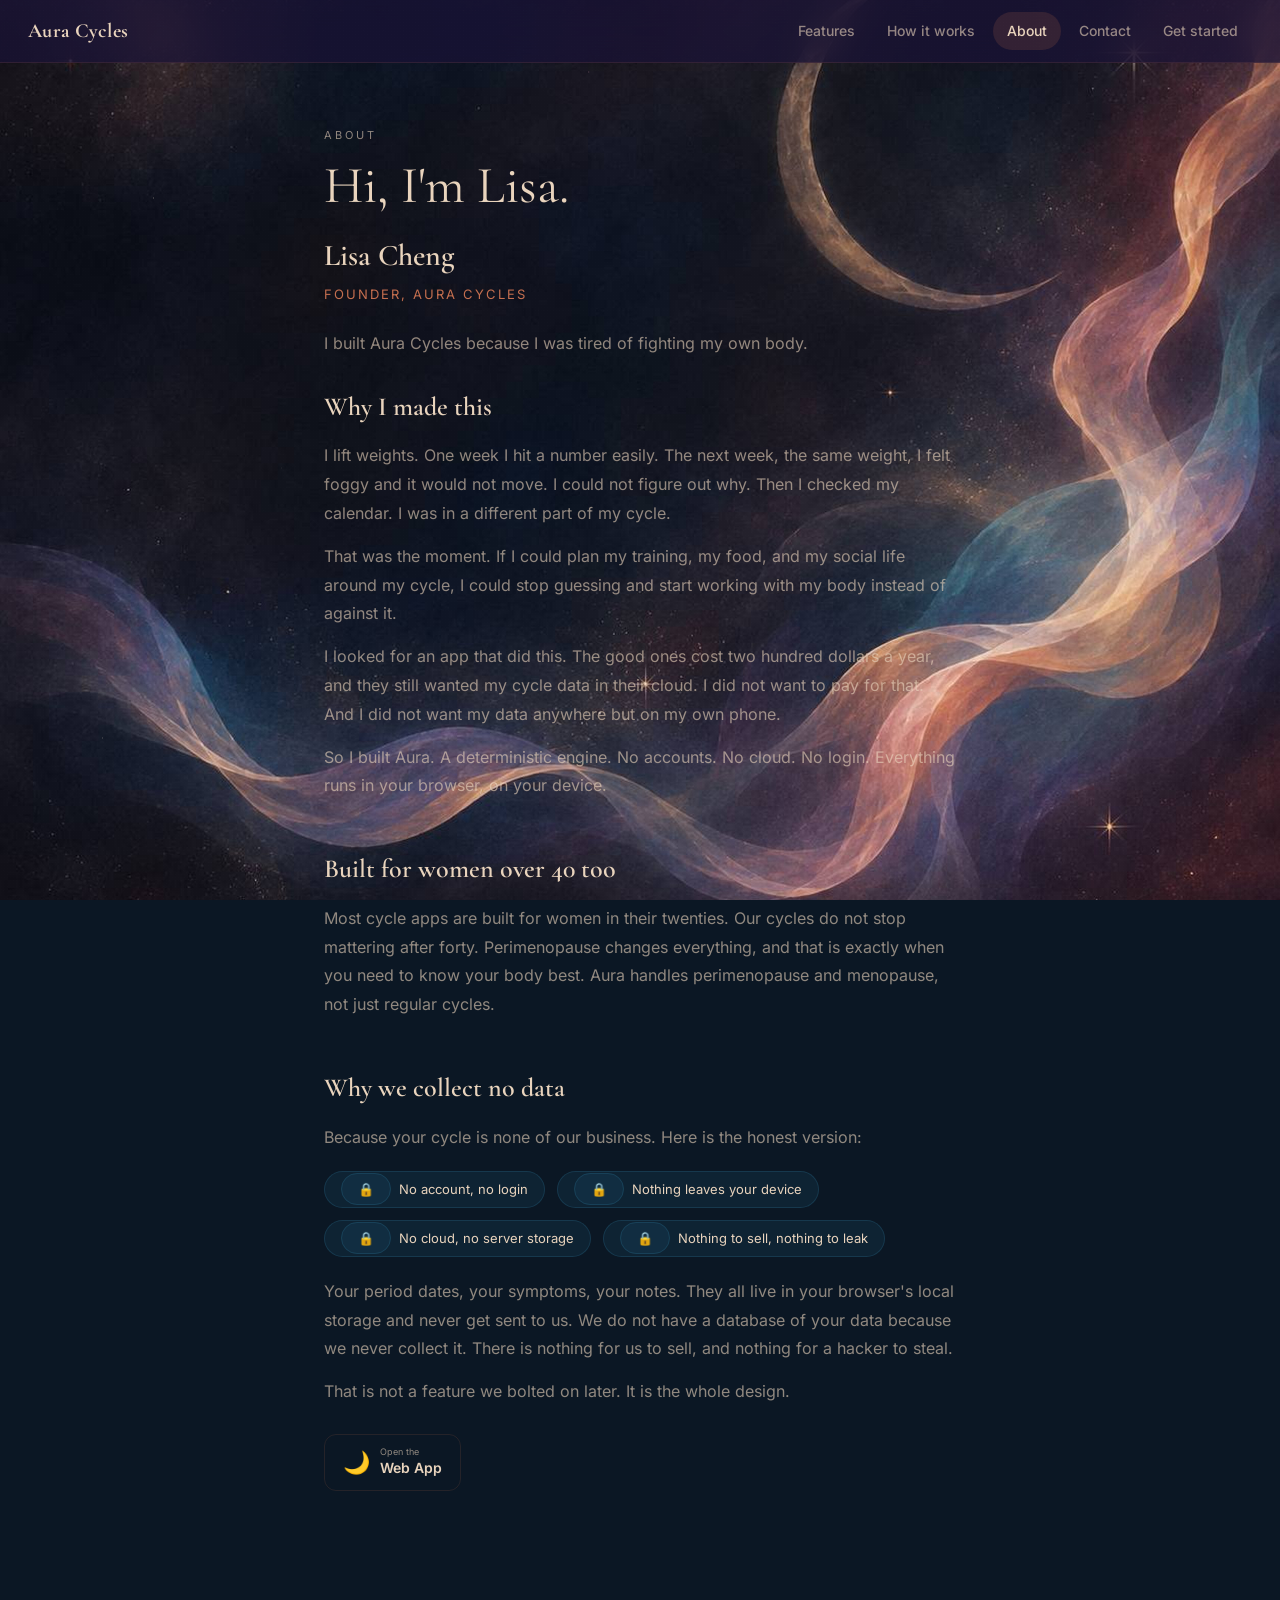
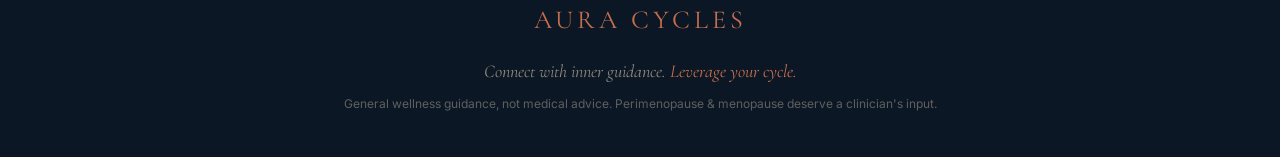
==== commit 64c26550: "Add live-site link + screenshot to README; brand name in nav; remove social links; open-source/free " ====
--- a/static/about.html
+++ b/static/about.html
@@ -21,7 +21,7 @@
 <body>
 
   <nav class="topnav" aria-label="Primary">
-    <a class="nav-brand" href="/">aura</a>
+    <a class="nav-brand" href="/">Aura Cycles</a>
     <div class="nav-links nav-landing">
       <a href="/#features">Features</a>
       <a href="/how-it-works">How it works</a>
--- a/static/landing.css
+++ b/static/landing.css
@@ -22,6 +22,8 @@
 .hero-desc strong { color: var(--ink); }
 .hero-btns { display: flex; gap: 14px; flex-wrap: wrap; align-items: center; }
 .hero-btns .cta { width: auto; padding: 14px 28px; }
+.hero-oss { margin: 18px 0 0; font-size: 13px; color: var(--muted-2); }
+.hero-oss a { color: var(--accent-3); }
 .cta-outline { display: inline-block; padding: 13px 28px; border: 1.5px solid var(--line); border-radius: 14px; color: var(--muted); font-size: 15px; font-weight: 600; text-decoration: none; transition: all 0.15s; }
 .cta-outline:hover { border-color: var(--accent); color: var(--ink); }
 
--- a/static/style.css
+++ b/static/style.css
@@ -200,6 +200,7 @@
 .peri-note strong { color: var(--rose); }
 .peri-src { display: block; margin-top: 8px; font-size: 11px; color: var(--muted-2); font-style: italic; }
 .peri-src-line { font-size: 11px; color: var(--muted-2); font-style: italic; margin: -6px 0 14px; }
+.peri-src a, .peri-src-line a { color: var(--accent-3); }
 
 .cta {
   width: 100%; padding: 15px; font-size: 16px; font-weight: 700; color: #0B1724;
--- a/static/pages.css
+++ b/static/pages.css
@@ -24,6 +24,8 @@
   display: inline-block; font-size: 10px; letter-spacing: 1.5px; text-transform: uppercase;
   color: var(--accent); margin-bottom: 8px; font-weight: 600;
 }
+.formula-step a { color: var(--accent-3); }
+.formula-desc a, .peri-src-line a, .peri-src a { color: var(--accent-3); }
 .formula-math {
   font-family: var(--serif); font-size: 21px; color: var(--ink);
   line-height: 1.5; letter-spacing: 0.2px; overflow-wrap: anywhere;
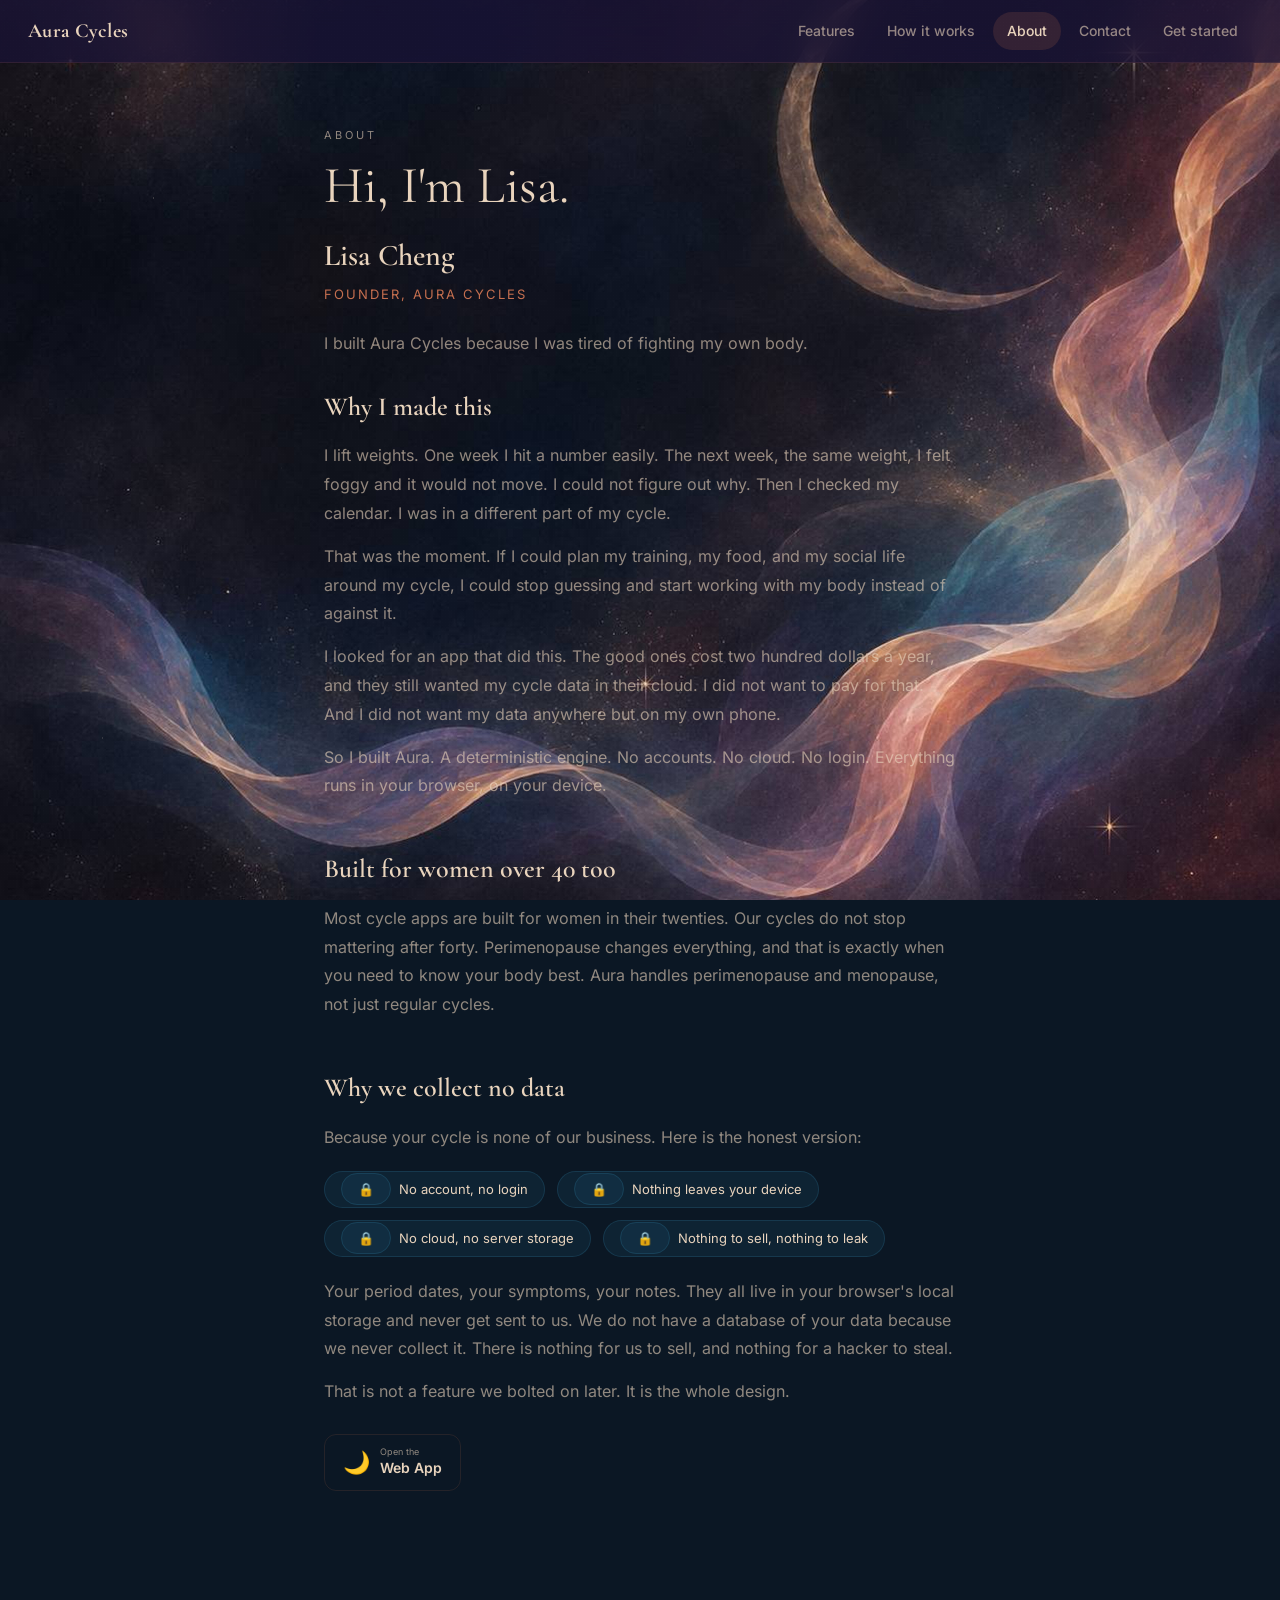
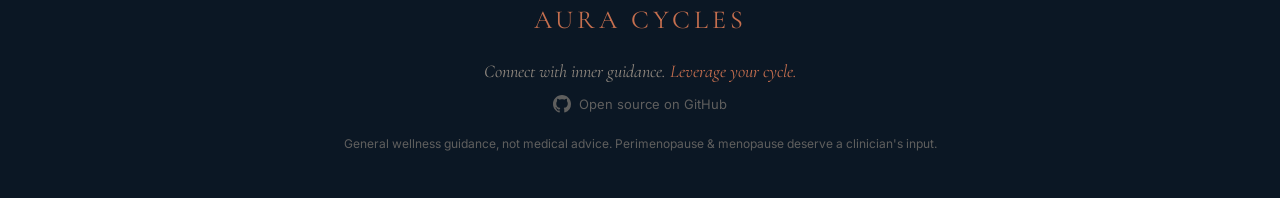
==== commit e0476c58: "Add GitHub icon link to footer on all pages" ====
--- a/static/about.html
+++ b/static/about.html
@@ -75,6 +75,12 @@
   <footer class="foot">
     <div class="foot-brand">AURA CYCLES</div>
     <div class="motto">Connect with inner guidance. <em>Leverage your cycle.</em></div>
+    <div class="foot-links">
+      <a class="gh-link" href="https://github.com/chunli0x/auracycles" target="_blank" rel="noopener" aria-label="Aura Cycles on GitHub">
+        <svg viewBox="0 0 16 16" width="18" height="18" fill="currentColor" aria-hidden="true"><path d="M8 0C3.58 0 0 3.58 0 8c0 3.54 2.29 6.53 5.47 7.59.4.07.55-.17.55-.38 0-.19-.01-.82-.01-1.49-2.01.37-2.53-.49-2.69-.94-.09-.23-.48-.94-.82-1.13-.28-.15-.68-.52-.01-.53.63-.01 1.08.58 1.23.82.72 1.21 1.87.87 2.33.66.07-.52.28-.87.51-1.07-1.78-.2-3.64-.89-3.64-3.95 0-.87.31-1.59.82-2.15-.08-.2-.36-1.02.08-2.12 0 0 .67-.21 2.2.82.64-.18 1.32-.27 2-.27s1.36.09 2 .27c1.53-1.04 2.2-.82 2.2-.82.44 1.1.16 1.92.08 2.12.51.56.82 1.27.82 2.15 0 3.07-1.87 3.75-3.65 3.95.29.25.54.73.54 1.48 0 1.07-.01 1.93-.01 2.2 0 .21.15.46.55.38A8.01 8.01 0 0 0 16 8c0-4.42-3.58-8-8-8z"/></svg>
+        <span>Open source on GitHub</span>
+      </a>
+    </div>
     <div class="disc">General wellness guidance, not medical advice. Perimenopause &amp; menopause deserve a clinician's input.</div>
   </footer>
 
--- a/static/landing.css
+++ b/static/landing.css
@@ -123,8 +123,9 @@
 .motto { font-family: var(--serif); font-size: clamp(18px, 3vw, 24px); font-style: italic; color: var(--cream); margin-bottom: 20px; }
 .motto em { color: var(--accent); }
 .foot-links { display: flex; justify-content: center; gap: 24px; margin-bottom: 20px; color: var(--muted); font-size: 13px; }
-.foot-links span { cursor: pointer; transition: color 0.15s; }
-.foot-links span:hover { color: var(--accent); }
+.gh-link { display: inline-flex; align-items: center; gap: 8px; color: var(--muted-2); font-size: 13px; text-decoration: none; transition: color 0.15s; }
+.gh-link svg { display: block; }
+.gh-link:hover { color: var(--accent); }
 .coming-soon { display: flex; flex-direction: column; align-items: center; gap: 8px; margin-bottom: 24px; }
 .cs-badge { display: inline-flex; align-items: center; gap: 8px; padding: 10px 20px; border: 1.5px solid var(--line); border-radius: 12px; color: var(--muted); font-size: 14px; font-weight: 600; background: rgba(11,23,36,0.4); }
 .cs-badge strong { color: var(--cream); font-weight: 600; }
